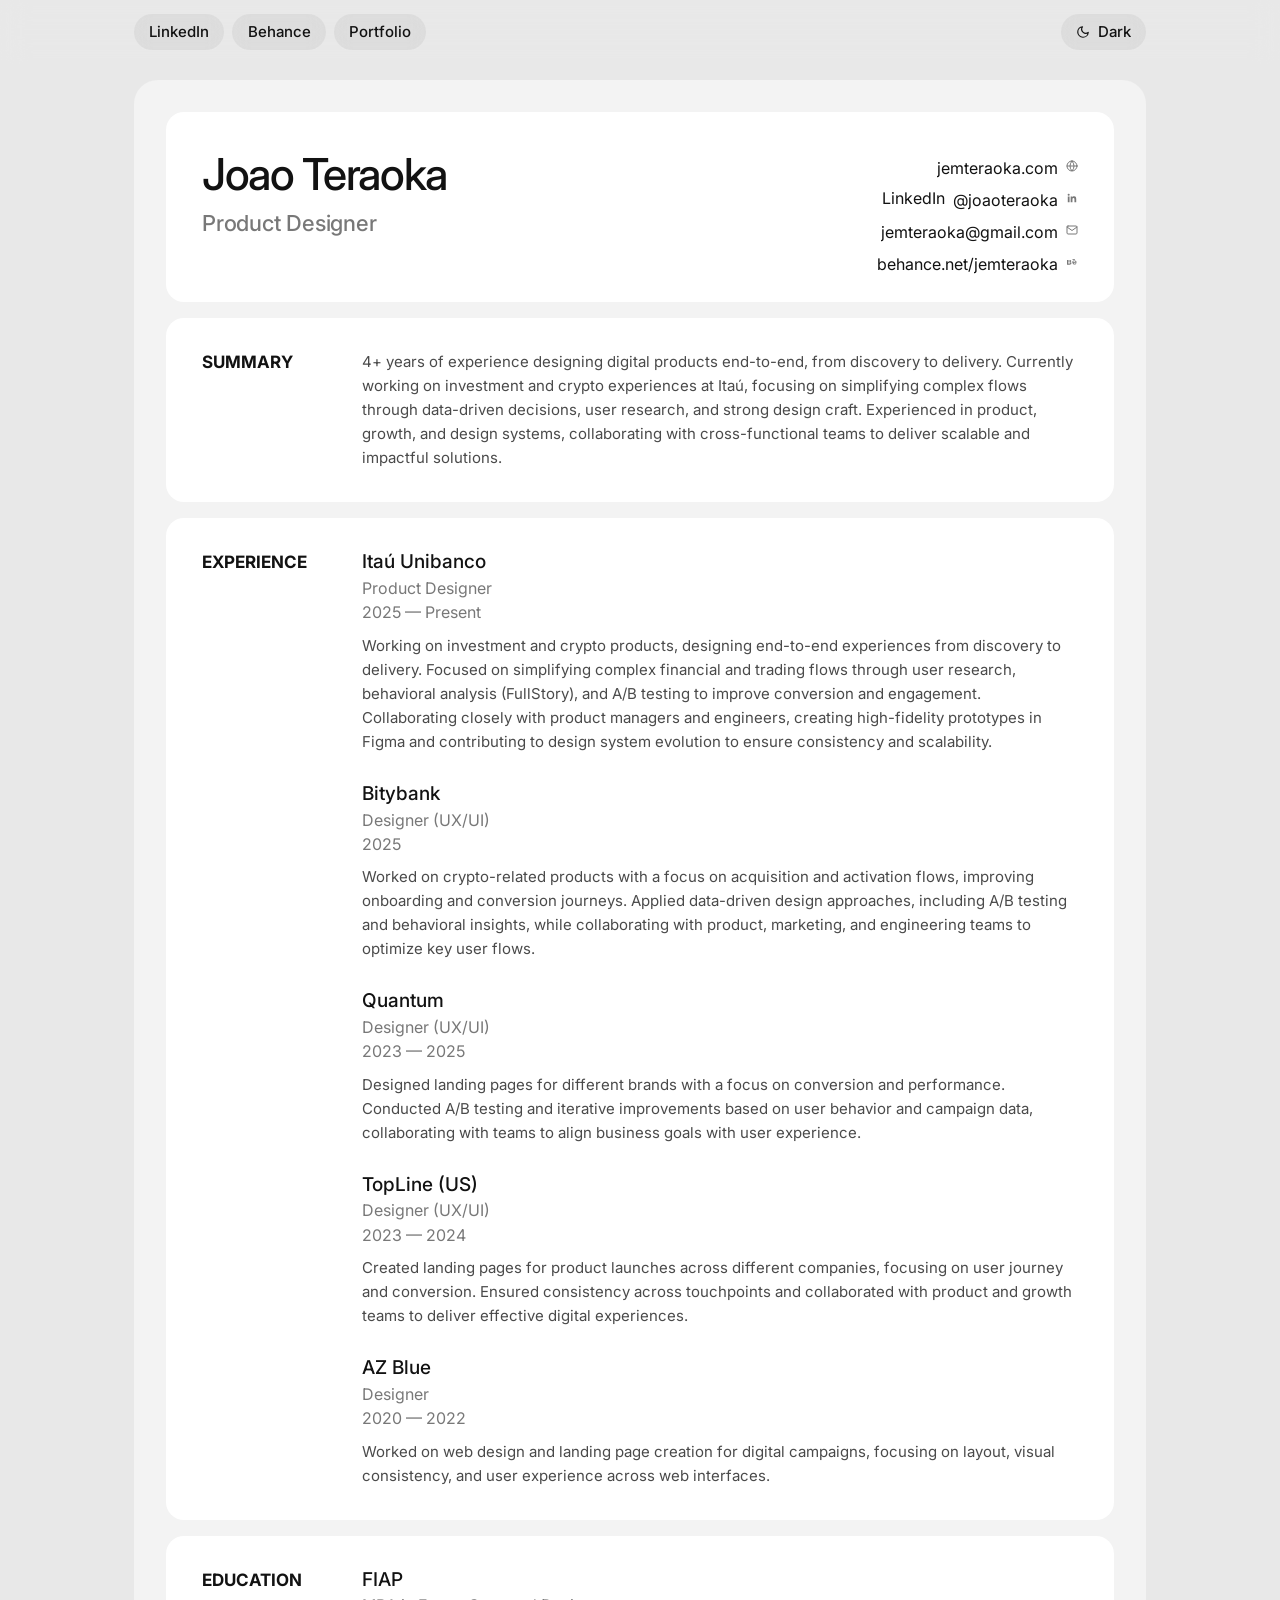
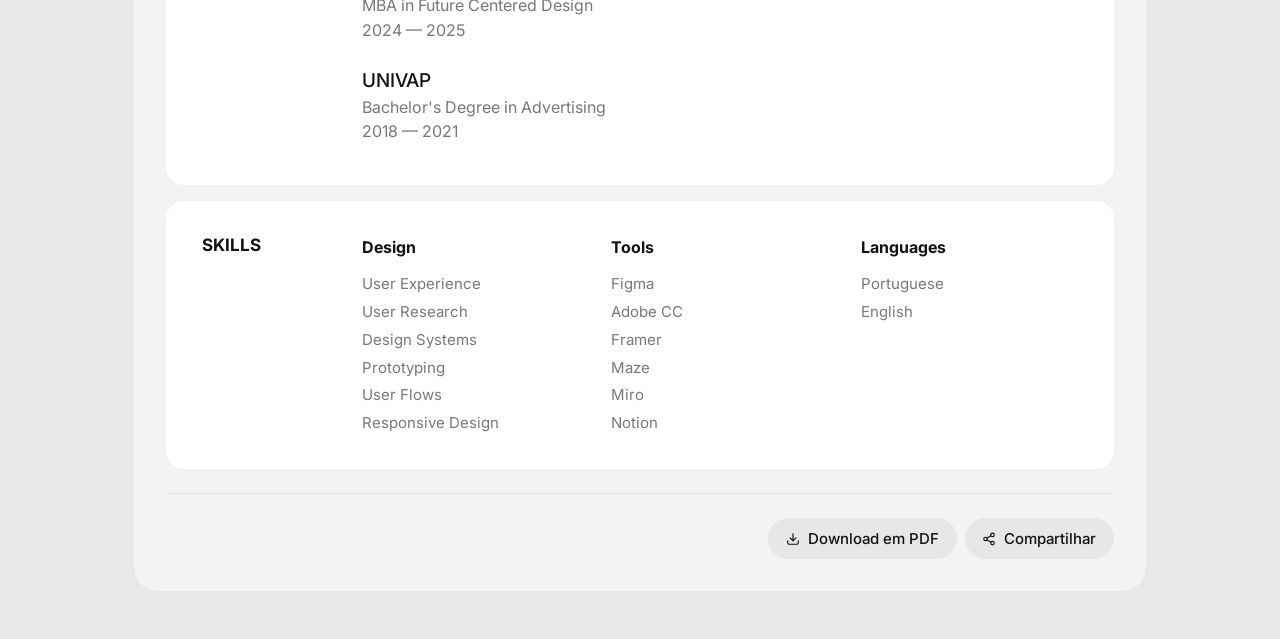
==== resume/index.html @ 268b9a4b "Initial commit — portfolio site (static HTML/CSS/JS) Co-Authored-By: Claude Opus 4.8 (1M context) <n" ====
<!DOCTYPE html>
<html lang="pt-BR">
<head>
    <meta charset="UTF-8">
    <meta name="viewport" content="width=device-width, initial-scale=1.0">
    <title>Resume — Jem Teraoka — Product Designer</title>
    <meta name="description" content="CV de Jem Teraoka, Product Designer com experiência em design systems, UX/UI e produtos digitais.">
    <link rel="icon" type="image/svg+xml" href="../favicon.svg">
    <link rel="icon" type="image/png" sizes="32x32" href="../favicon-32.png">
    <link rel="apple-touch-icon" href="../apple-touch-icon.png">
    <link rel="preconnect" href="https://fonts.googleapis.com">
    <link rel="preconnect" href="https://fonts.gstatic.com" crossorigin>
    <link href="https://fonts.googleapis.com/css2?family=Inter:wght@400;500;700&display=swap" rel="stylesheet">
    <link rel="stylesheet" href="style.css">
</head>
<body>

<div class="app" id="app">

    <!-- Top bar: external links (left) + theme toggle (right) -->
    <header class="topbar">
      <div class="topbar-inner">
        <div class="pill-group" aria-label="Perfis externos">
            <a href="https://linkedin.com/in/joaoteraoka/" target="_blank" rel="noopener" class="pill"><span class="flip-text">LinkedIn</span></a>
            <a href="https://behance.net/jemteraoka" target="_blank" rel="noopener" class="pill"><span class="flip-text">Behance</span></a>
            <a href="/" class="pill"><span class="flip-text">Portfolio</span></a>
        </div>
        <button class="pill theme-toggle" id="themeToggle" aria-label="Trocar tema">
            <svg class="icon-moon" width="14" height="14" viewBox="0 0 24 24" fill="none" stroke="currentColor" stroke-width="2" stroke-linecap="round" stroke-linejoin="round"><path d="M21 12.79A9 9 0 1 1 11.21 3 7 7 0 0 0 21 12.79z"/></svg>
            <svg class="icon-sun" width="14" height="14" viewBox="0 0 24 24" fill="none" stroke="currentColor" stroke-width="2" stroke-linecap="round" stroke-linejoin="round"><circle cx="12" cy="12" r="4"/><path d="M12 2v2M12 20v2M4.93 4.93l1.41 1.41M17.66 17.66l1.41 1.41M2 12h2M20 12h2M4.93 19.07l1.41-1.41M17.66 6.34l1.41-1.41"/></svg>
            <span class="theme-label flip-text">Dark</span>
        </button>
      </div>
    </header>

    <main class="outer-card" id="stack">
    <div class="stack">

        <!-- Hero card -->
        <section class="card hero-card">
        <div class="hero">
            <div class="hero-identity">
                <p class="name-line">Joao Teraoka</p>
                <p class="role">Product Designer</p>
            </div>
            <aside class="hero-contacts">
                <p>
                    <a href="/"><span class="flip-text">jemteraoka.com</span></a>
                    <svg width="12" height="12" viewBox="0 0 24 24" fill="none" stroke="currentColor" stroke-width="2" stroke-linecap="round" stroke-linejoin="round"><circle cx="12" cy="12" r="10"/><line x1="2" y1="12" x2="22" y2="12"/><path d="M12 2a15.3 15.3 0 0 1 4 10 15.3 15.3 0 0 1-4 10 15.3 15.3 0 0 1-4-10 15.3 15.3 0 0 1 4-10z"/></svg>
                </p>
                <p>
                    LinkedIn <a href="https://linkedin.com/in/joaoteraoka/" target="_blank" rel="noopener"><span class="flip-text">@joaoteraoka</span></a>
                    <svg width="12" height="12" viewBox="0 0 24 24" fill="currentColor"><path d="M20.447 20.452h-3.554v-5.569c0-1.328-.027-3.037-1.852-3.037-1.853 0-2.136 1.445-2.136 2.939v5.667H9.351V9h3.414v1.561h.046c.477-.9 1.637-1.85 3.37-1.85 3.601 0 4.267 2.37 4.267 5.455v6.286zM5.337 7.433a2.062 2.062 0 01-2.063-2.065 2.063 2.063 0 112.063 2.065zm1.782 13.019H3.555V9h3.564v11.452z"/></svg>
                </p>
                <p>
                    <a href="mailto:jemteraoka@gmail.com"><span class="flip-text">jemteraoka@gmail.com</span></a>
                    <svg width="12" height="12" viewBox="0 0 24 24" fill="none" stroke="currentColor" stroke-width="2" stroke-linecap="round" stroke-linejoin="round"><path d="M4 4h16c1.1 0 2 .9 2 2v12c0 1.1-.9 2-2 2H4c-1.1 0-2-.9-2-2V6c0-1.1.9-2 2-2z"/><polyline points="22,6 12,13 2,6"/></svg>
                </p>
                <p>
                    <a href="https://behance.net/jemteraoka" target="_blank" rel="noopener"><span class="flip-text">behance.net/jemteraoka</span></a>
                    <svg width="12" height="12" viewBox="0 0 24 24" fill="currentColor"><path d="M7.3 7.8c.5 0 .9 0 1.3.1.4.1.7.2 1 .4.3.2.5.4.6.7.1.3.2.7.2 1.1 0 .5-.1.9-.3 1.2-.2.3-.5.6-.9.8.5.2.9.5 1.2.9.3.4.4.9.4 1.5 0 .5-.1.9-.3 1.3-.2.4-.5.7-.8.9-.3.2-.7.4-1.1.5-.4.1-.9.2-1.3.2H2V7.8h5.3zm-.3 3.4c.4 0 .7-.1 1-.3.3-.2.4-.5.4-.9 0-.2 0-.4-.1-.6-.1-.2-.2-.3-.3-.4-.1-.1-.3-.2-.5-.2-.2 0-.4 0-.6 0H4.3v2.4H7zm.2 3.7c.2 0 .4 0 .6-.1.2 0 .4-.1.5-.2.1-.1.3-.2.3-.4.1-.2.1-.4.1-.6 0-.5-.1-.8-.4-1-.3-.2-.6-.3-1.1-.3H4.3v2.6H7.2zm9.3-3.1c.3 0 .6 0 .9-.1.3-.1.5-.2.7-.4.2-.2.4-.4.5-.7.1-.3.2-.6.2-.9 0-.7-.2-1.3-.5-1.7-.4-.4-.9-.6-1.6-.6-.7 0-1.3.2-1.7.6-.4.4-.7 1-.7 1.7 0 .3.1.6.2.9.1.3.3.5.5.7.2.2.4.3.7.4.3.1.5.1.8.1zm-4.1 1.1c0-.6.1-1.1.3-1.6.2-.5.5-1 .9-1.3.4-.4.8-.7 1.4-.9.5-.2 1.1-.3 1.8-.3.7 0 1.3.1 1.8.3.5.2 1 .5 1.4.9.4.4.7.9.9 1.4.2.5.3 1.2.3 1.9v.4h-5.9c.1.6.3 1 .6 1.3.3.3.8.4 1.4.4.4 0 .8-.1 1.1-.3.3-.2.5-.4.6-.6h1.9c-.3.9-.7 1.6-1.3 2-.6.4-1.3.6-2.3.6-.7 0-1.3-.1-1.8-.3-.5-.2-1-.5-1.4-.9-.4-.4-.7-.9-.9-1.4-.2-.5-.3-1.1-.3-1.6zm5-5.3h-4.5V5.9h4.5v1.7z"/></svg>
                </p>
            </aside>
        </div>
        </section>

        <!-- Summary card -->
        <section class="card">
        <div class="row">
            <p class="row-label">Summary</p>
            <div class="row-content">
                <p id="summary-text">4+ years of experience designing digital products end-to-end, from discovery to delivery. Currently working on investment and crypto experiences at Itaú, focusing on simplifying complex flows through data-driven decisions, user research, and strong design craft. Experienced in product, growth, and design systems, collaborating with cross-functional teams to deliver scalable and impactful solutions.</p>
            </div>
        </div>
        </section>

        <!-- Experience card -->
        <section class="card">
        <div class="row">
            <p class="row-label">Experience</p>
            <div class="row-content">

                <article class="job">
                    <div class="job-logo"><img src="../assets/ico-itau.png" alt="Itaú"></div>
                    <div class="job-body">
                        <div class="job-head">
                            <p class="job-company">Itaú Unibanco</p>
                            <p class="job-role">Product Designer</p>
                            <p class="job-dates">2025 — Present</p>
                        </div>
                        <p class="job-desc">Working on investment and crypto products, designing end-to-end experiences from discovery to delivery. Focused on simplifying complex financial and trading flows through user research, behavioral analysis (FullStory), and A/B testing to improve conversion and engagement. Collaborating closely with product managers and engineers, creating high-fidelity prototypes in Figma and contributing to design system evolution to ensure consistency and scalability.</p>
                    </div>
                </article>

                <article class="job">
                    <div class="job-logo"><img src="../assets/ico-bitybank.png" alt="Bitybank"></div>
                    <div class="job-body">
                        <div class="job-head">
                            <p class="job-company">Bitybank</p>
                            <p class="job-role">Designer (UX/UI)</p>
                            <p class="job-dates">2025</p>
                        </div>
                        <p class="job-desc">Worked on crypto-related products with a focus on acquisition and activation flows, improving onboarding and conversion journeys. Applied data-driven design approaches, including A/B testing and behavioral insights, while collaborating with product, marketing, and engineering teams to optimize key user flows.</p>
                    </div>
                </article>

                <article class="job">
                    <div class="job-logo"><img src="../assets/ico-quantum.png" alt="Quantum"></div>
                    <div class="job-body">
                        <div class="job-head">
                            <p class="job-company">Quantum</p>
                            <p class="job-role">Designer (UX/UI)</p>
                            <p class="job-dates">2023 — 2025</p>
                        </div>
                        <p class="job-desc">Designed landing pages for different brands with a focus on conversion and performance. Conducted A/B testing and iterative improvements based on user behavior and campaign data, collaborating with teams to align business goals with user experience.</p>
                    </div>
                </article>

                <article class="job">
                    <div class="job-logo"><img src="../assets/ico-topline.png" alt="Topline US"></div>
                    <div class="job-body">
                        <div class="job-head">
                            <p class="job-company">TopLine (US)</p>
                            <p class="job-role">Designer (UX/UI)</p>
                            <p class="job-dates">2023 — 2024</p>
                        </div>
                        <p class="job-desc">Created landing pages for product launches across different companies, focusing on user journey and conversion. Ensured consistency across touchpoints and collaborated with product and growth teams to deliver effective digital experiences.</p>
                    </div>
                </article>

                <article class="job">
                    <div class="job-logo"><img src="../assets/ico-azblue.png" alt="AZ Blue"></div>
                    <div class="job-body">
                        <div class="job-head">
                            <p class="job-company">AZ Blue</p>
                            <p class="job-role">Designer</p>
                            <p class="job-dates">2020 — 2022</p>
                        </div>
                        <p class="job-desc">Worked on web design and landing page creation for digital campaigns, focusing on layout, visual consistency, and user experience across web interfaces.</p>
                    </div>
                </article>

            </div>
        </div>
        </section>

        <!-- Education card -->
        <section class="card">
        <div class="row">
            <p class="row-label">Education</p>
            <div class="row-content">

                <article class="job">
                    <div class="job-logo"><img src="../assets/ico-fiap.png" alt="FIAP"></div>
                    <div class="job-body">
                        <div class="job-head">
                            <p class="job-company">FIAP</p>
                            <p class="job-role">MBA in Future Centered Design</p>
                            <p class="job-dates">2024 — 2025</p>
                        </div>
                    </div>
                </article>

                <article class="job">
                    <div class="job-logo"><img src="../assets/ico-univap.png" alt="UNIVAP"></div>
                    <div class="job-body">
                        <div class="job-head">
                            <p class="job-company">UNIVAP</p>
                            <p class="job-role">Bachelor's Degree in Advertising</p>
                            <p class="job-dates">2018 — 2021</p>
                        </div>
                    </div>
                </article>

            </div>
        </div>
        </section>

        <!-- Skills card -->
        <section class="card">
        <div class="row">
            <p class="row-label">Skills</p>
            <div class="row-content skills-grid">
                <div class="skill-col">
                    <p class="skill-head">Design</p>
                    <p>User Experience</p>
                    <p>User Research</p>
                    <p>Design Systems</p>
                    <p>Prototyping</p>
                    <p>User Flows</p>
                    <p>Responsive Design</p>
                </div>
                <div class="skill-col">
                    <p class="skill-head">Tools</p>
                    <p>Figma</p>
                    <p>Adobe CC</p>
                    <p>Framer</p>
                    <p>Maze</p>
                    <p>Miro</p>
                    <p>Notion</p>
                </div>
                <div class="skill-col">
                    <p class="skill-head">Languages</p>
                    <p>Portuguese</p>
                    <p>English</p>
                </div>
            </div>
        </div>
        </section>

        </div>
        <!-- Actions -->
        <div class="actions">
            <a class="action-btn" id="downloadBtn" href="#" download>
                <svg width="14" height="14" viewBox="0 0 24 24" fill="none" stroke="currentColor" stroke-width="2" stroke-linecap="round" stroke-linejoin="round"><path d="M21 15v4a2 2 0 0 1-2 2H5a2 2 0 0 1-2-2v-4"/><polyline points="7 10 12 15 17 10"/><line x1="12" y1="15" x2="12" y2="3"/></svg>
                <span class="flip-text">Download em PDF</span>
            </a>
            <button class="action-btn" id="shareBtn">
                <svg width="14" height="14" viewBox="0 0 24 24" fill="none" stroke="currentColor" stroke-width="2" stroke-linecap="round" stroke-linejoin="round"><circle cx="18" cy="5" r="3"/><circle cx="6" cy="12" r="3"/><circle cx="18" cy="19" r="3"/><line x1="8.59" y1="13.51" x2="15.42" y2="17.49"/><line x1="15.41" y1="6.51" x2="8.59" y2="10.49"/></svg>
                <span class="flip-text">Compartilhar</span>
            </button>
        </div>

    </main>

</div>

<script src="app.js"></script>
</body>
</html>
---- resume/style.css ----
/* ═══════════════════════════════════════════════════════════
   Jem Teraoka — Resume
   Inspired by julioferracini.vercel.app
═══════════════════════════════════════════════════════════ */

:root {
    --bg-outer: #e8e8e8;
    --bg-outer-card: #f3f3f3;
    --bg-card: #ffffff;
    --text: #121212;
    --text-soft: #4a4a4a;
    --text-muted: #787878;
    --text-faded: #c4c4c4;
    --border: rgba(18, 18, 18, 0.08);
    --pill-bg: rgba(18, 18, 18, 0.05);
    --pill-bg-hover: rgba(18, 18, 18, 0.10);
    --logo-bg: #f1f1f1;
    --shadow-card: 0 1px 2px rgba(0, 0, 0, 0.04);
    --ease: cubic-bezier(0.4, 0, 0.2, 1);
}

html[data-theme="dark"] {
    --bg-outer: #0a0a0a;
    --bg-outer-card: #1a1a1a;
    --bg-card: #272727;
    --text: #f1f1ef;
    --text-soft: #dcdcda;
    --text-muted: #8a8a8a;
    --text-faded: #3a3a3a;
    --border: rgba(241, 241, 239, 0.08);
    --pill-bg: rgba(241, 241, 239, 0.10);
    --pill-bg-hover: rgba(241, 241, 239, 0.20);
    --logo-bg: #1a1a1a;
    --shadow-card: 0 1px 2px rgba(0, 0, 0, 0.40);
}

* { box-sizing: border-box; margin: 0; padding: 0; }

html, body {
    background: var(--bg-outer);
    color: var(--text);
    font-family: 'Inter', -apple-system, BlinkMacSystemFont, sans-serif;
    font-size: 16px;
    line-height: 1.5;
    -webkit-font-smoothing: antialiased;
    -moz-osx-font-smoothing: grayscale;
    transition: background-color 0.5s var(--ease), color 0.5s var(--ease);
}

img { max-width: 100%; display: block; }

/* ─── Split-flap (letreiro de aeroporto) ─── */
.flip-text {
    display: inline-block;
    vertical-align: baseline;
    line-height: 1.25;
    white-space: nowrap;
}
.flip-char {
    display: inline-block;
    overflow: hidden;
    position: relative;
    height: 1.25em;
    line-height: 1.25em;
    vertical-align: middle;
}
.flip-char > span {
    display: block;
    transition: transform 0.35s cubic-bezier(0.76, 0, 0.24, 1);
}
.flip-char > span:nth-child(2) { position: absolute; left: 0; top: 100%; }
a:hover .flip-text .flip-char > span,
button:hover .flip-text .flip-char > span,
.flip-text:hover .flip-char > span { transform: translateY(-100%); }
.flip-space { display: inline-block; width: 0.28em; }

/* ─── App shell ─── */
.app {
    min-height: 100vh;
    padding: 5rem 1.5rem 3rem;
    display: flex;
    flex-direction: column;
    align-items: stretch;
    max-width: 1060px;
    margin: 0 auto;
    transition: background-color 0.5s var(--ease);
}

/* ─── Top bar (fixed) ─── */
.topbar {
    position: fixed;
    top: 0;
    left: 0;
    right: 0;
    z-index: 100;
    padding: 0.85rem 1.5rem;
    background: rgba(232, 232, 232, 0.75);
    backdrop-filter: blur(14px) saturate(1.4);
    -webkit-backdrop-filter: blur(14px) saturate(1.4);
    transition: background-color 0.5s var(--ease);
}

html[data-theme="dark"] .topbar {
    background: rgba(10, 10, 10, 0.75);
}

.topbar-inner {
    max-width: 1060px;
    margin: 0 auto;
    padding: 0 1.5rem;
    display: flex;
    justify-content: space-between;
    align-items: center;
    gap: 0.5rem;
    flex-wrap: wrap;
}

.pill-group {
    display: flex;
    gap: 8px;
}

.pill {
    display: inline-flex;
    align-items: center;
    gap: 0.5rem;
    padding: 0.55rem 0.95rem;
    border-radius: 9999px;
    background: var(--pill-bg);
    color: var(--text);
    font-size: 0.9375rem;
    font-weight: 500;
    text-decoration: none;
    border: none;
    cursor: pointer;
    transition: background-color 0.25s var(--ease), color 0.25s var(--ease);
    font-family: inherit;
    backdrop-filter: blur(8px);
}

.pill:hover { background: var(--pill-bg-hover); }

.theme-toggle .icon-sun { display: none; }
html[data-theme="dark"] .theme-toggle .icon-moon { display: none; }
html[data-theme="dark"] .theme-toggle .icon-sun { display: inline-block; }

/* ─── Outer card (wraps everything) ─── */
.outer-card {
    background: var(--bg-outer-card);
    border-radius: 24px;
    padding: 32px;
    box-shadow: none;
    border: none;
    transition: background-color 0.5s var(--ease);
}

/* ─── Stack of inner cards ─── */
.stack {
    display: flex;
    flex-direction: column;
    gap: 1rem;
}

/* ─── Inner card (summary / experience / etc.) ─── */
.card {
    background: var(--bg-card);
    border-radius: 18px;
    padding: 2rem 2.25rem;
    transition: background-color 0.5s var(--ease);
    position: relative;
}

.hero-card {
    padding: 2.25rem 2.25rem 1.75rem;
}

/* ─── Hero ─── */
.hero {
    display: grid;
    grid-template-columns: 1fr auto;
    gap: 2rem 3rem;
    align-items: start;
}

.hero-identity .name-line {
    font-size: 2.75rem;
    font-weight: 500;
    line-height: 1.2;
    letter-spacing: -0.03em;
    color: var(--text);
    margin-bottom: 0.4rem;
}

.hero-identity .role {
    font-size: 1.375rem;
    font-weight: 500;
    color: var(--text-muted);
    letter-spacing: -0.01em;
}

.hero-contacts {
    text-align: right;
    padding-top: 0.4rem;
    display: flex;
    flex-direction: column;
    gap: 0.5rem;
}

.hero-contacts p {
    display: inline-flex;
    justify-content: flex-end;
    align-items: center;
    gap: 0.5rem;
    font-size: 1rem;
    color: var(--text);
}

.hero-contacts a {
    color: var(--text);
    text-decoration: underline;
    text-decoration-color: var(--text-faded);
    text-underline-offset: 3px;
    transition: text-decoration-color 0.2s var(--ease);
}

.hero-contacts a:hover { text-decoration-color: var(--text); }

.hero-contacts svg {
    color: var(--text-muted);
    flex-shrink: 0;
}

/* ─── Rows inside cards (summary, experience, etc.) ─── */
.row {
    display: grid;
    grid-template-columns: 140px 1fr;
    gap: 0.75rem 1.25rem;
    align-items: start;
}

.row-label {
    font-size: 1.0625rem;
    font-weight: 700;
    text-transform: uppercase;
    letter-spacing: 0;
    color: var(--text);
}

.row-content p {
    font-size: 0.9375rem;
    line-height: 1.6;
    color: var(--text-soft);
}

/* ─── Job/Education block (no logos) ─── */
.job {
    display: block;
    margin-bottom: 1.75rem;
}

.job:last-child { margin-bottom: 0; }

.job-logo { display: none; }

.job-body { min-width: 0; }

.job-head {
    display: flex;
    flex-direction: column;
    gap: 0.125rem;
    margin-bottom: 0.625rem;
}

.job-company {
    font-size: 1.1875rem !important;
    font-weight: 500;
    color: var(--text) !important;
    line-height: 1.3 !important;
}

.job-role {
    font-size: 1rem !important;
    color: var(--text-muted) !important;
    line-height: 1.4 !important;
}

.job-dates {
    font-size: 1rem !important;
    color: var(--text-muted) !important;
    line-height: 1.4 !important;
}

.job-desc {
    font-size: 0.9375rem !important;
    line-height: 1.6 !important;
    color: var(--text-soft) !important;
}

/* ─── Skills ─── */
.skills-grid {
    display: grid !important;
    grid-template-columns: repeat(3, 1fr);
    gap: 2rem;
}

.skill-col p {
    font-size: 0.9375rem;
    line-height: 1.85;
    color: var(--text-muted);
}

.skill-col .skill-head {
    font-weight: 700;
    margin-bottom: 0.5rem;
    color: var(--text);
    font-size: 1rem;
}

/* ─── Actions ─── */
.actions {
    display: flex;
    gap: 0.5rem;
    justify-content: flex-end;
    margin-top: 1.5rem;
    padding-top: 1.5rem;
    border-top: 1px solid var(--border);
}

.action-btn {
    display: inline-flex;
    align-items: center;
    gap: 0.5rem;
    padding: 0.7rem 1.1rem;
    border-radius: 9999px;
    background: var(--pill-bg);
    color: var(--text);
    font-size: 0.9375rem;
    font-weight: 500;
    text-decoration: none;
    border: none;
    cursor: pointer;
    font-family: inherit;
    transition: background-color 0.25s var(--ease);
}

.action-btn:hover { background: var(--pill-bg-hover); }

/* ─── Responsive ─── */
@media (max-width: 900px) {
    .row {
        grid-template-columns: 1fr;
        gap: 0.75rem;
    }
    .row-label { margin-bottom: 0.25rem; }
}

@media (max-width: 720px) {
    .app { padding: 1rem 1rem 2rem; }

    .card { padding: 2rem 1.5rem 1.75rem; border-radius: 20px; }

    .hero {
        grid-template-columns: 1fr;
        gap: 1rem;
    }

    .hero-identity .name-line { font-size: 2rem; line-height: 1.2; }
    .hero-identity .role { font-size: 1.125rem; }

    .hero-contacts {
        text-align: left;
        padding-top: 0.75rem;
    }

    .hero-contacts p {
        justify-content: flex-start;
    }

    .divider { margin: 1.75rem 0 1.5rem; }

    .skills-grid { grid-template-columns: 1fr; gap: 1.25rem; }

    .actions { flex-direction: column; align-items: stretch; }
    .action-btn { justify-content: center; }
}

/* ─── Print ─── */
@media print {
    html, body { background: #fff; }
    .topbar, .actions { display: none; }
    .card { box-shadow: none; padding: 1rem; border-radius: 0; }
    .app { padding: 0; max-width: none; }
    .job-logo img { filter: grayscale(1); }
}

/* ─── Subtle entrance ─── */
@keyframes fadeUp {
    from { opacity: 0; transform: translateY(8px); }
    to { opacity: 1; transform: translateY(0); }
}

.card, .topbar {
    animation: fadeUp 0.6s var(--ease) both;
}

.topbar { animation-delay: 0.05s; }
.card { animation-delay: 0.12s; }
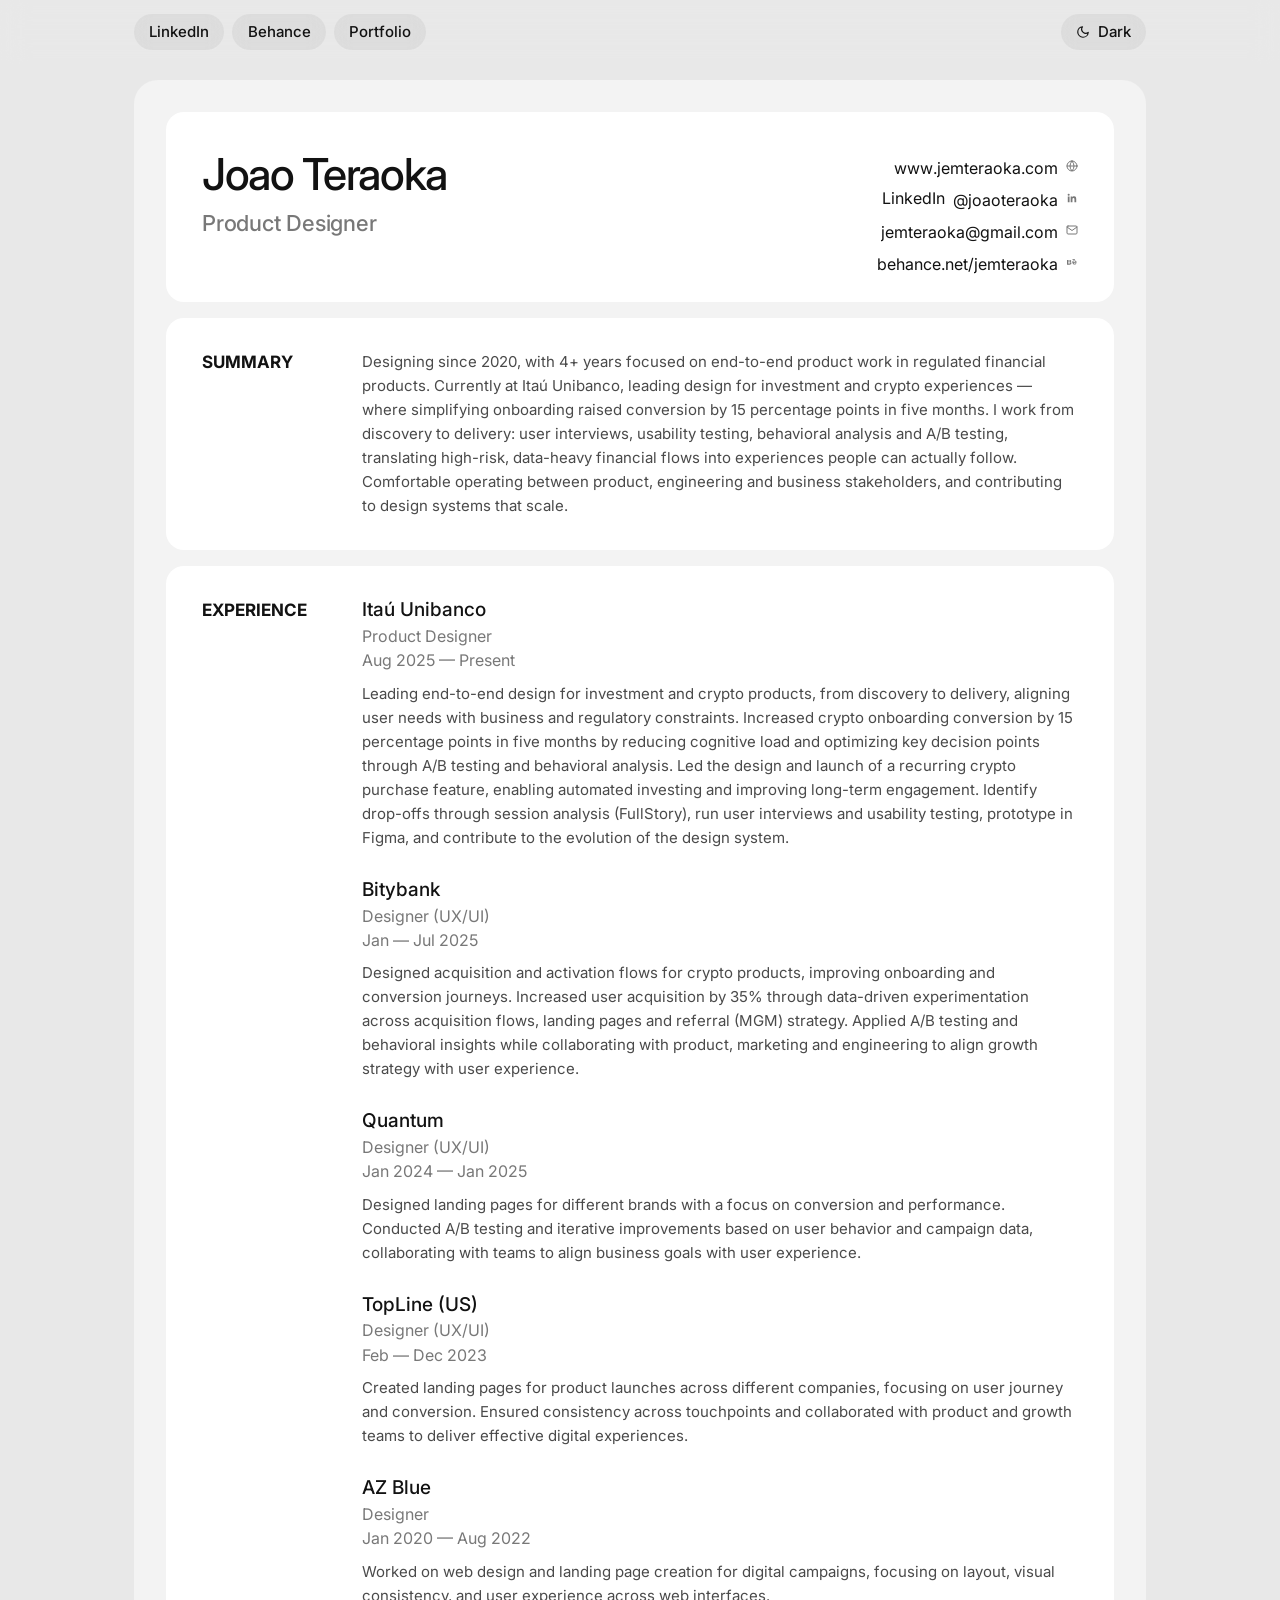
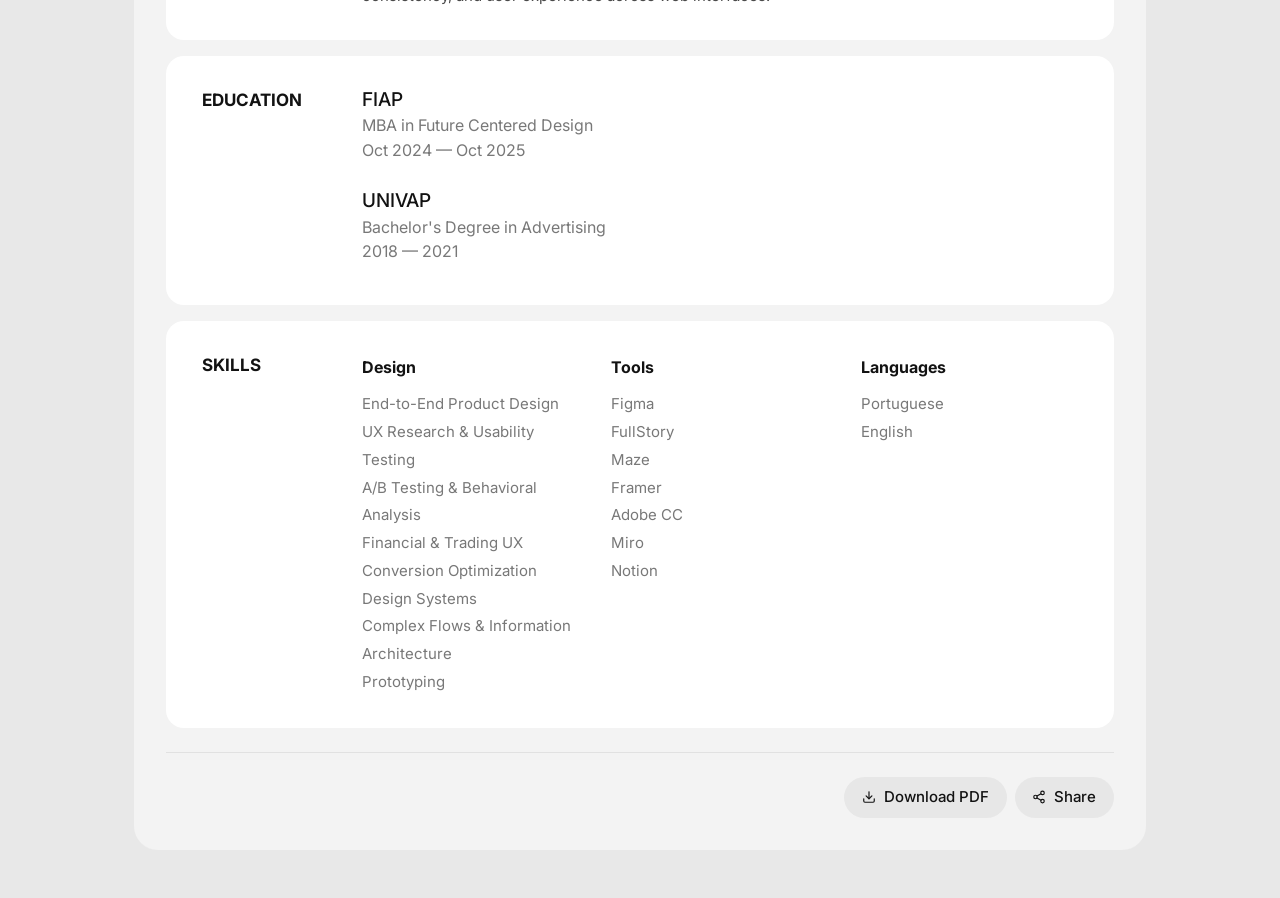
==== commit fa6200ad: "resume: lead with fintech, fix dates, ship a PDF that matches the page Reworked for senior product d" ====
--- a/resume/index.html
+++ b/resume/index.html
@@ -1,10 +1,10 @@
 <!DOCTYPE html>
-<html lang="pt-BR">
+<html lang="en">
 <head>
     <meta charset="UTF-8">
     <meta name="viewport" content="width=device-width, initial-scale=1.0">
     <title>Resume — Jem Teraoka — Product Designer</title>
-    <meta name="description" content="CV de Jem Teraoka, Product Designer com experiência em design systems, UX/UI e produtos digitais.">
+    <meta name="description" content="Resume of Joao Teraoka, Product Designer working on investment, crypto and regulated financial products at Itaú.">
     <link rel="icon" type="image/svg+xml" href="../favicon.svg">
     <link rel="icon" type="image/png" sizes="32x32" href="../favicon-32.png">
     <link rel="apple-touch-icon" href="../apple-touch-icon.png">
@@ -20,12 +20,12 @@
     <!-- Top bar: external links (left) + theme toggle (right) -->
     <header class="topbar">
       <div class="topbar-inner">
-        <div class="pill-group" aria-label="Perfis externos">
+        <div class="pill-group" aria-label="External profiles">
             <a href="https://linkedin.com/in/joaoteraoka/" target="_blank" rel="noopener" class="pill"><span class="flip-text">LinkedIn</span></a>
             <a href="https://behance.net/jemteraoka" target="_blank" rel="noopener" class="pill"><span class="flip-text">Behance</span></a>
             <a href="/" class="pill"><span class="flip-text">Portfolio</span></a>
         </div>
-        <button class="pill theme-toggle" id="themeToggle" aria-label="Trocar tema">
+        <button class="pill theme-toggle" id="themeToggle" aria-label="Toggle theme">
             <svg class="icon-moon" width="14" height="14" viewBox="0 0 24 24" fill="none" stroke="currentColor" stroke-width="2" stroke-linecap="round" stroke-linejoin="round"><path d="M21 12.79A9 9 0 1 1 11.21 3 7 7 0 0 0 21 12.79z"/></svg>
             <svg class="icon-sun" width="14" height="14" viewBox="0 0 24 24" fill="none" stroke="currentColor" stroke-width="2" stroke-linecap="round" stroke-linejoin="round"><circle cx="12" cy="12" r="4"/><path d="M12 2v2M12 20v2M4.93 4.93l1.41 1.41M17.66 17.66l1.41 1.41M2 12h2M20 12h2M4.93 19.07l1.41-1.41M17.66 6.34l1.41-1.41"/></svg>
             <span class="theme-label flip-text">Dark</span>
@@ -45,7 +45,7 @@
             </div>
             <aside class="hero-contacts">
                 <p>
-                    <a href="/"><span class="flip-text">jemteraoka.com</span></a>
+                    <a href="/"><span class="flip-text">www.jemteraoka.com</span></a>
                     <svg width="12" height="12" viewBox="0 0 24 24" fill="none" stroke="currentColor" stroke-width="2" stroke-linecap="round" stroke-linejoin="round"><circle cx="12" cy="12" r="10"/><line x1="2" y1="12" x2="22" y2="12"/><path d="M12 2a15.3 15.3 0 0 1 4 10 15.3 15.3 0 0 1-4 10 15.3 15.3 0 0 1-4-10 15.3 15.3 0 0 1 4-10z"/></svg>
                 </p>
                 <p>
@@ -69,7 +69,7 @@
         <div class="row">
             <p class="row-label">Summary</p>
             <div class="row-content">
-                <p id="summary-text">4+ years of experience designing digital products end-to-end, from discovery to delivery. Currently working on investment and crypto experiences at Itaú, focusing on simplifying complex flows through data-driven decisions, user research, and strong design craft. Experienced in product, growth, and design systems, collaborating with cross-functional teams to deliver scalable and impactful solutions.</p>
+                <p id="summary-text">Designing since 2020, with 4+ years focused on end-to-end product work in regulated financial products. Currently at Itaú Unibanco, leading design for investment and crypto experiences — where simplifying onboarding raised conversion by 15 percentage points in five months. I work from discovery to delivery: user interviews, usability testing, behavioral analysis and A/B testing, translating high-risk, data-heavy financial flows into experiences people can actually follow. Comfortable operating between product, engineering and business stakeholders, and contributing to design systems that scale.</p>
             </div>
         </div>
         </section>
@@ -86,9 +86,9 @@
                         <div class="job-head">
                             <p class="job-company">Itaú Unibanco</p>
                             <p class="job-role">Product Designer</p>
-                            <p class="job-dates">2025 — Present</p>
-                        </div>
-                        <p class="job-desc">Working on investment and crypto products, designing end-to-end experiences from discovery to delivery. Focused on simplifying complex financial and trading flows through user research, behavioral analysis (FullStory), and A/B testing to improve conversion and engagement. Collaborating closely with product managers and engineers, creating high-fidelity prototypes in Figma and contributing to design system evolution to ensure consistency and scalability.</p>
+                            <p class="job-dates">Aug 2025 — Present</p>
+                        </div>
+                        <p class="job-desc">Leading end-to-end design for investment and crypto products, from discovery to delivery, aligning user needs with business and regulatory constraints. Increased crypto onboarding conversion by 15 percentage points in five months by reducing cognitive load and optimizing key decision points through A/B testing and behavioral analysis. Led the design and launch of a recurring crypto purchase feature, enabling automated investing and improving long-term engagement. Identify drop-offs through session analysis (FullStory), run user interviews and usability testing, prototype in Figma, and contribute to the evolution of the design system.</p>
                     </div>
                 </article>
 
@@ -98,9 +98,9 @@
                         <div class="job-head">
                             <p class="job-company">Bitybank</p>
                             <p class="job-role">Designer (UX/UI)</p>
-                            <p class="job-dates">2025</p>
-                        </div>
-                        <p class="job-desc">Worked on crypto-related products with a focus on acquisition and activation flows, improving onboarding and conversion journeys. Applied data-driven design approaches, including A/B testing and behavioral insights, while collaborating with product, marketing, and engineering teams to optimize key user flows.</p>
+                            <p class="job-dates">Jan — Jul 2025</p>
+                        </div>
+                        <p class="job-desc">Designed acquisition and activation flows for crypto products, improving onboarding and conversion journeys. Increased user acquisition by 35% through data-driven experimentation across acquisition flows, landing pages and referral (MGM) strategy. Applied A/B testing and behavioral insights while collaborating with product, marketing and engineering to align growth strategy with user experience.</p>
                     </div>
                 </article>
 
@@ -110,7 +110,7 @@
                         <div class="job-head">
                             <p class="job-company">Quantum</p>
                             <p class="job-role">Designer (UX/UI)</p>
-                            <p class="job-dates">2023 — 2025</p>
+                            <p class="job-dates">Jan 2024 — Jan 2025</p>
                         </div>
                         <p class="job-desc">Designed landing pages for different brands with a focus on conversion and performance. Conducted A/B testing and iterative improvements based on user behavior and campaign data, collaborating with teams to align business goals with user experience.</p>
                     </div>
@@ -122,7 +122,7 @@
                         <div class="job-head">
                             <p class="job-company">TopLine (US)</p>
                             <p class="job-role">Designer (UX/UI)</p>
-                            <p class="job-dates">2023 — 2024</p>
+                            <p class="job-dates">Feb — Dec 2023</p>
                         </div>
                         <p class="job-desc">Created landing pages for product launches across different companies, focusing on user journey and conversion. Ensured consistency across touchpoints and collaborated with product and growth teams to deliver effective digital experiences.</p>
                     </div>
@@ -134,7 +134,7 @@
                         <div class="job-head">
                             <p class="job-company">AZ Blue</p>
                             <p class="job-role">Designer</p>
-                            <p class="job-dates">2020 — 2022</p>
+                            <p class="job-dates">Jan 2020 — Aug 2022</p>
                         </div>
                         <p class="job-desc">Worked on web design and landing page creation for digital campaigns, focusing on layout, visual consistency, and user experience across web interfaces.</p>
                     </div>
@@ -156,7 +156,7 @@
                         <div class="job-head">
                             <p class="job-company">FIAP</p>
                             <p class="job-role">MBA in Future Centered Design</p>
-                            <p class="job-dates">2024 — 2025</p>
+                            <p class="job-dates">Oct 2024 — Oct 2025</p>
                         </div>
                     </div>
                 </article>
@@ -183,19 +183,22 @@
             <div class="row-content skills-grid">
                 <div class="skill-col">
                     <p class="skill-head">Design</p>
-                    <p>User Experience</p>
-                    <p>User Research</p>
+                    <p>End-to-End Product Design</p>
+                    <p>UX Research &amp; Usability Testing</p>
+                    <p>A/B Testing &amp; Behavioral Analysis</p>
+                    <p>Financial &amp; Trading UX</p>
+                    <p>Conversion Optimization</p>
                     <p>Design Systems</p>
+                    <p>Complex Flows &amp; Information Architecture</p>
                     <p>Prototyping</p>
-                    <p>User Flows</p>
-                    <p>Responsive Design</p>
                 </div>
                 <div class="skill-col">
                     <p class="skill-head">Tools</p>
                     <p>Figma</p>
+                    <p>FullStory</p>
+                    <p>Maze</p>
+                    <p>Framer</p>
                     <p>Adobe CC</p>
-                    <p>Framer</p>
-                    <p>Maze</p>
                     <p>Miro</p>
                     <p>Notion</p>
                 </div>
@@ -213,11 +216,11 @@
         <div class="actions">
             <a class="action-btn" id="downloadBtn" href="#" download>
                 <svg width="14" height="14" viewBox="0 0 24 24" fill="none" stroke="currentColor" stroke-width="2" stroke-linecap="round" stroke-linejoin="round"><path d="M21 15v4a2 2 0 0 1-2 2H5a2 2 0 0 1-2-2v-4"/><polyline points="7 10 12 15 17 10"/><line x1="12" y1="15" x2="12" y2="3"/></svg>
-                <span class="flip-text">Download em PDF</span>
+                <span class="flip-text">Download PDF</span>
             </a>
             <button class="action-btn" id="shareBtn">
                 <svg width="14" height="14" viewBox="0 0 24 24" fill="none" stroke="currentColor" stroke-width="2" stroke-linecap="round" stroke-linejoin="round"><circle cx="18" cy="5" r="3"/><circle cx="6" cy="12" r="3"/><circle cx="18" cy="19" r="3"/><line x1="8.59" y1="13.51" x2="15.42" y2="17.49"/><line x1="15.41" y1="6.51" x2="8.59" y2="10.49"/></svg>
-                <span class="flip-text">Compartilhar</span>
+                <span class="flip-text">Share</span>
             </button>
         </div>
 
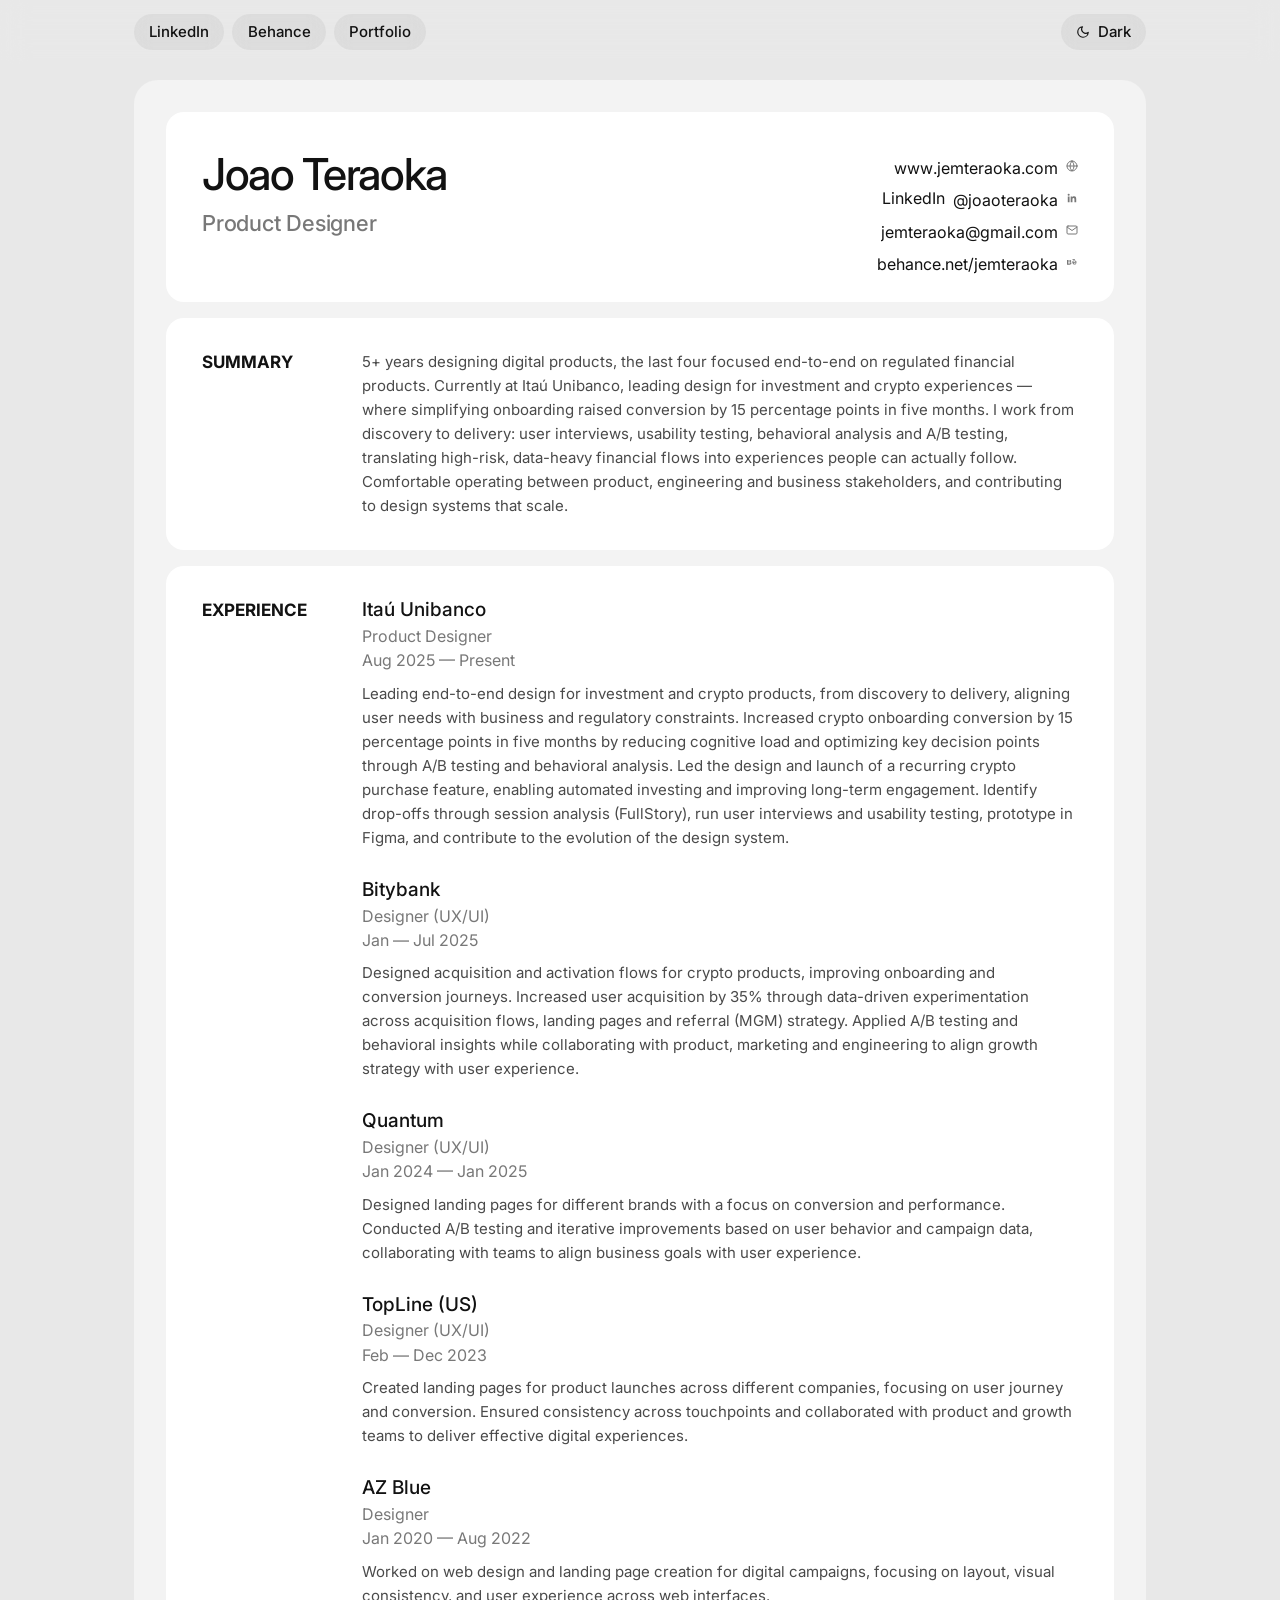
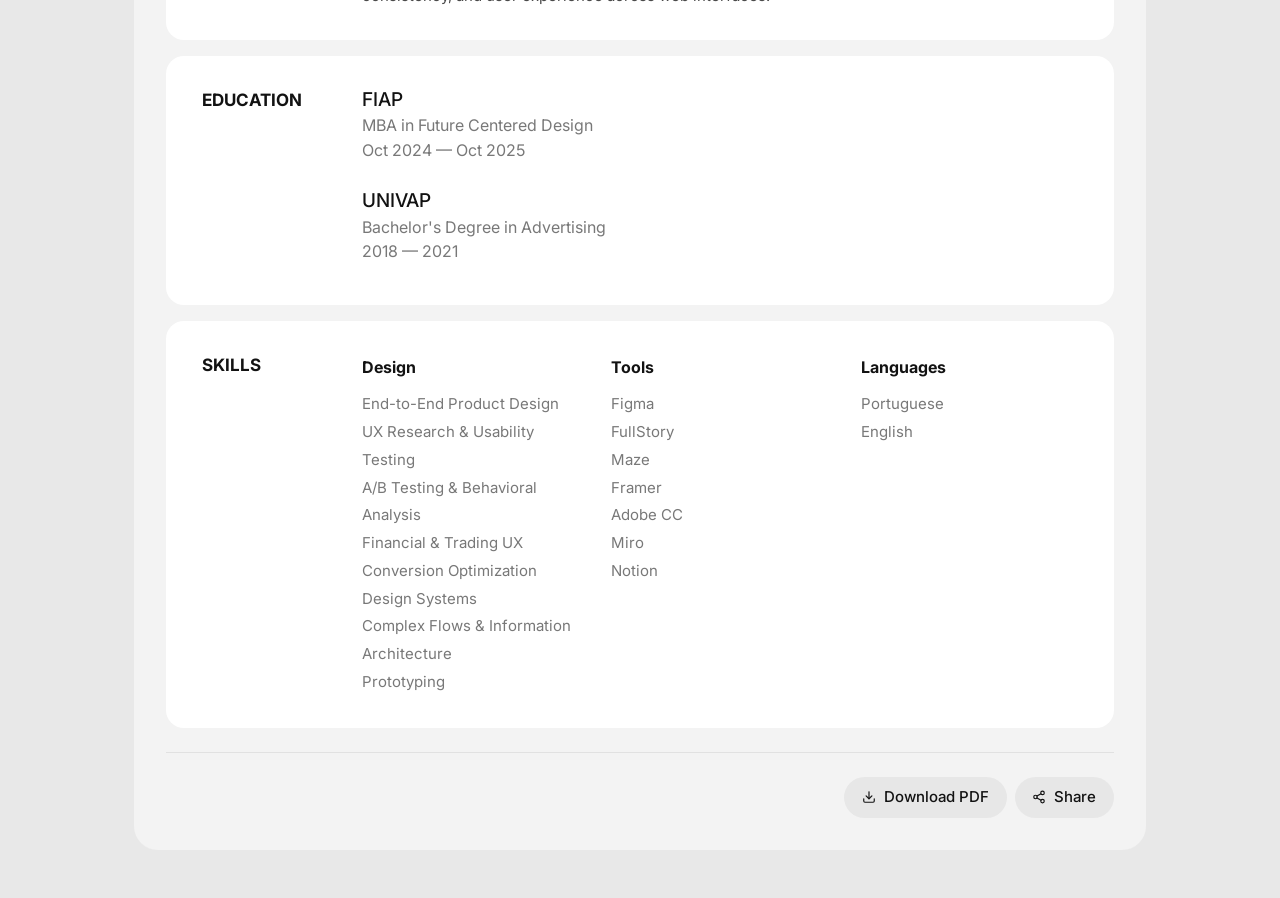
==== commit 33688068: "resume: lead the summary with 5+ years Counts the design career from AZ Blue in Jan 2020, which the " ====
--- a/resume/index.html
+++ b/resume/index.html
@@ -69,7 +69,7 @@
         <div class="row">
             <p class="row-label">Summary</p>
             <div class="row-content">
-                <p id="summary-text">Designing since 2020, with 4+ years focused on end-to-end product work in regulated financial products. Currently at Itaú Unibanco, leading design for investment and crypto experiences — where simplifying onboarding raised conversion by 15 percentage points in five months. I work from discovery to delivery: user interviews, usability testing, behavioral analysis and A/B testing, translating high-risk, data-heavy financial flows into experiences people can actually follow. Comfortable operating between product, engineering and business stakeholders, and contributing to design systems that scale.</p>
+                <p id="summary-text">5+ years designing digital products, the last four focused end-to-end on regulated financial products. Currently at Itaú Unibanco, leading design for investment and crypto experiences — where simplifying onboarding raised conversion by 15 percentage points in five months. I work from discovery to delivery: user interviews, usability testing, behavioral analysis and A/B testing, translating high-risk, data-heavy financial flows into experiences people can actually follow. Comfortable operating between product, engineering and business stakeholders, and contributing to design systems that scale.</p>
             </div>
         </div>
         </section>
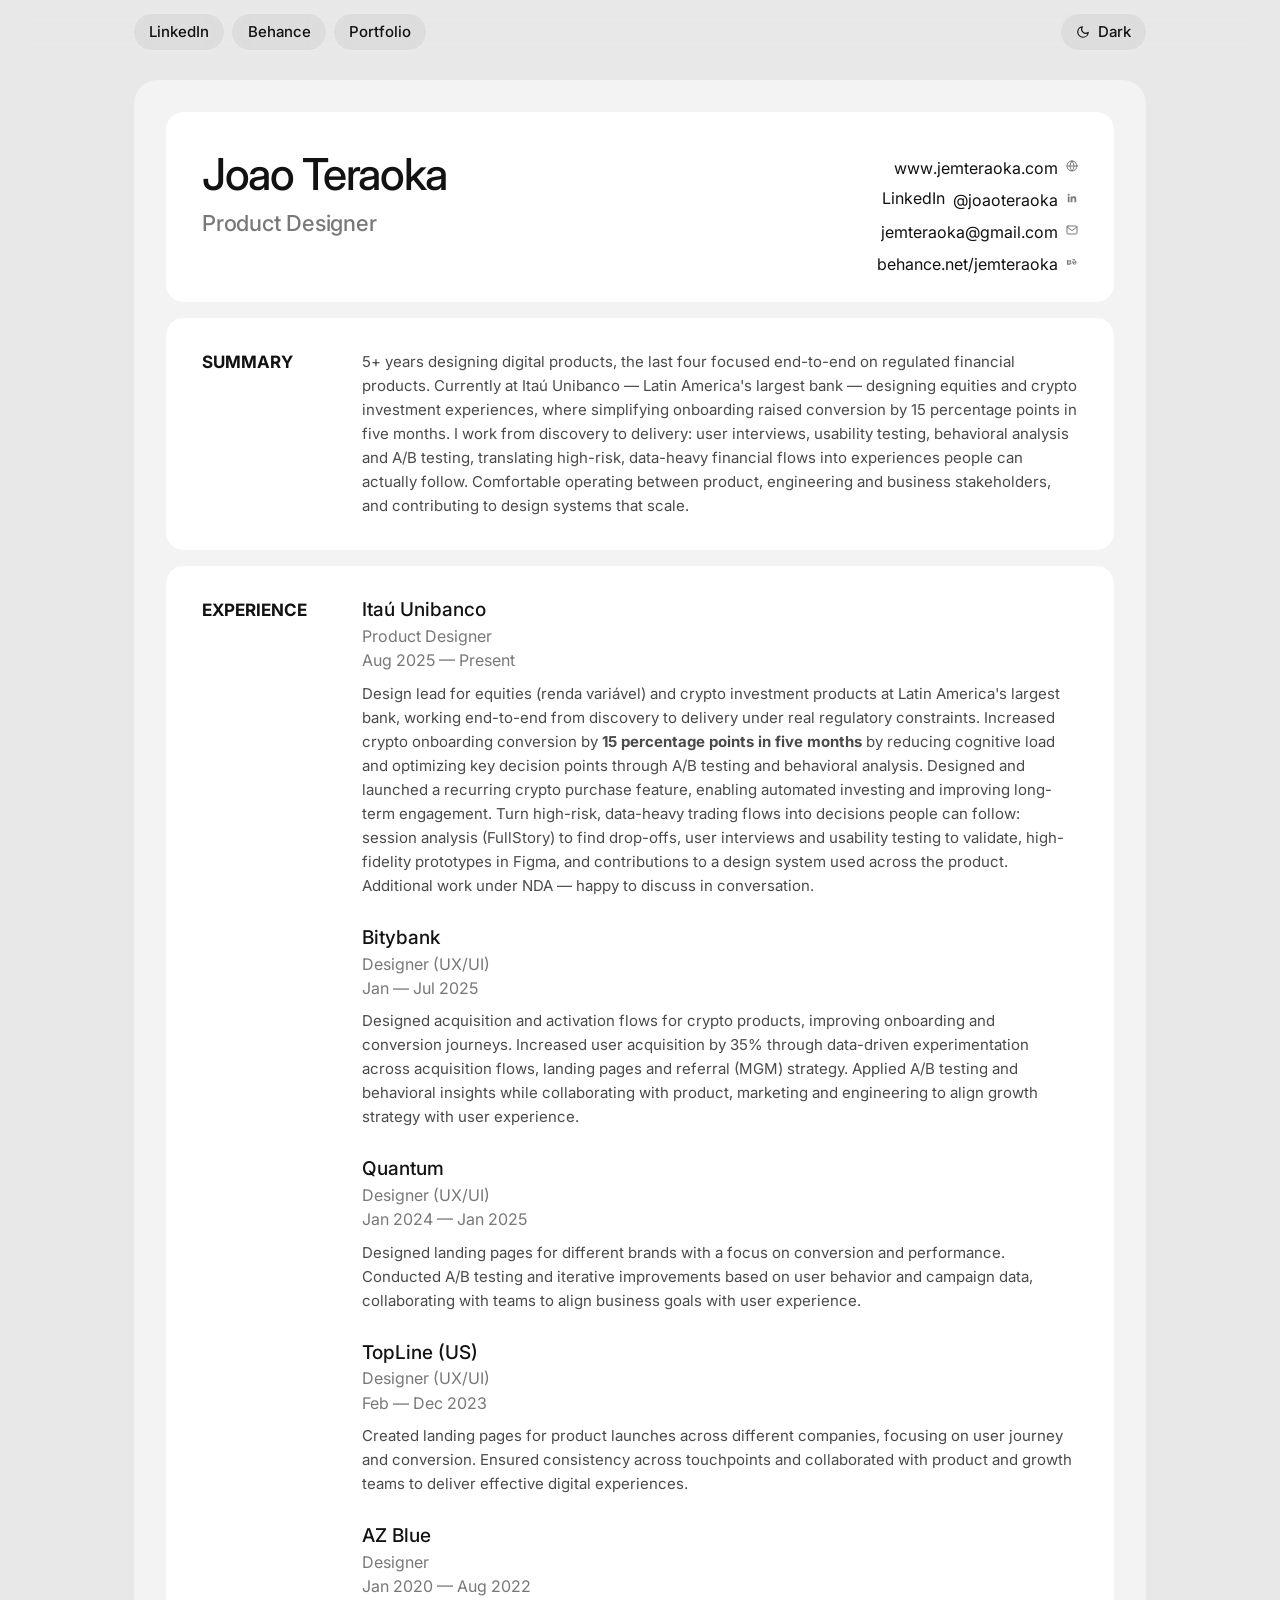
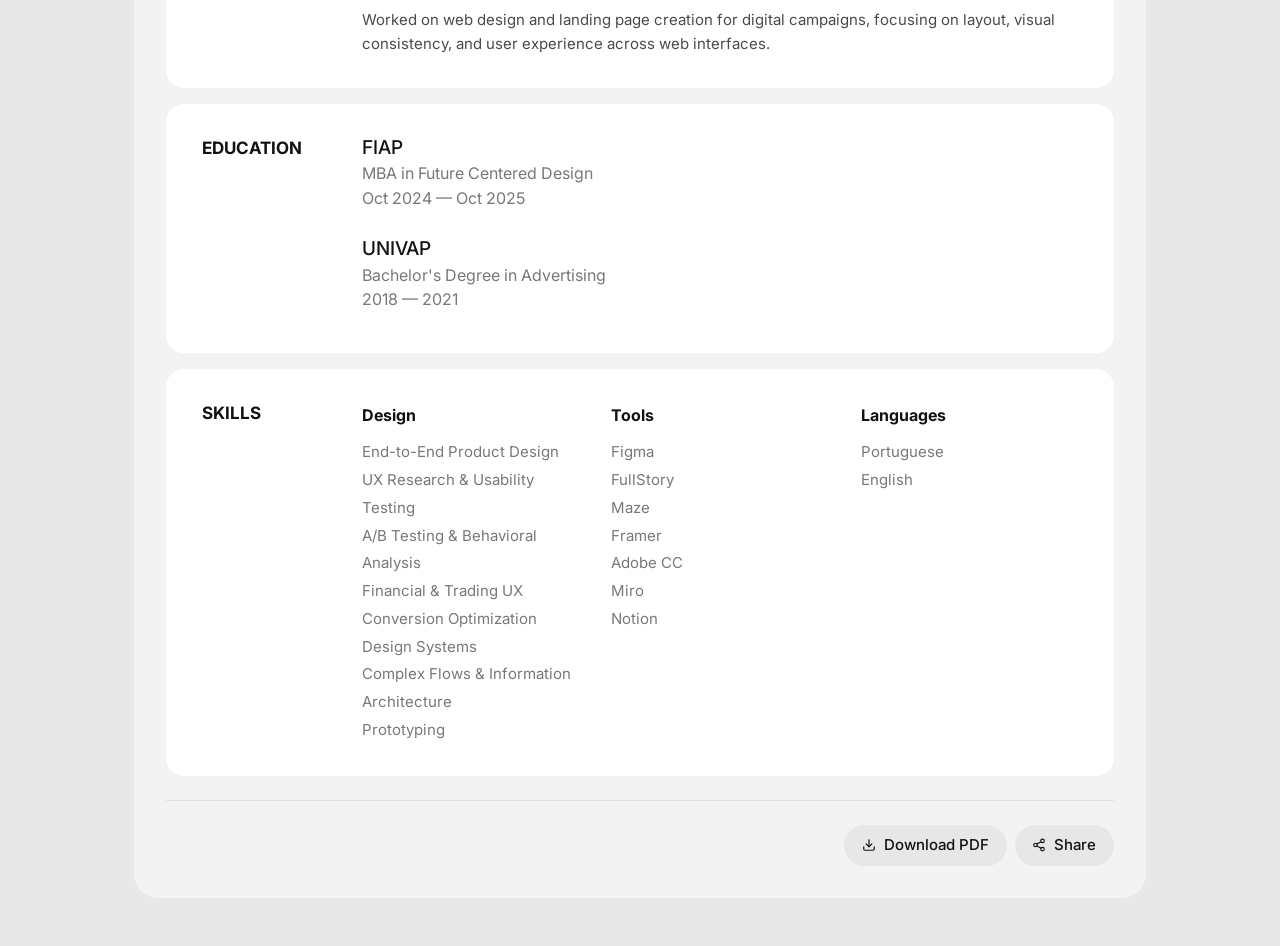
==== commit 74baec77: "resume: give the Itaú role the weight it carries Names equities (renda variável) alongside crypto — " ====
--- a/resume/index.html
+++ b/resume/index.html
@@ -69,7 +69,7 @@
         <div class="row">
             <p class="row-label">Summary</p>
             <div class="row-content">
-                <p id="summary-text">5+ years designing digital products, the last four focused end-to-end on regulated financial products. Currently at Itaú Unibanco, leading design for investment and crypto experiences — where simplifying onboarding raised conversion by 15 percentage points in five months. I work from discovery to delivery: user interviews, usability testing, behavioral analysis and A/B testing, translating high-risk, data-heavy financial flows into experiences people can actually follow. Comfortable operating between product, engineering and business stakeholders, and contributing to design systems that scale.</p>
+                <p id="summary-text">5+ years designing digital products, the last four focused end-to-end on regulated financial products. Currently at Itaú Unibanco — Latin America's largest bank — designing equities and crypto investment experiences, where simplifying onboarding raised conversion by 15 percentage points in five months. I work from discovery to delivery: user interviews, usability testing, behavioral analysis and A/B testing, translating high-risk, data-heavy financial flows into experiences people can actually follow. Comfortable operating between product, engineering and business stakeholders, and contributing to design systems that scale.</p>
             </div>
         </div>
         </section>
@@ -88,7 +88,7 @@
                             <p class="job-role">Product Designer</p>
                             <p class="job-dates">Aug 2025 — Present</p>
                         </div>
-                        <p class="job-desc">Leading end-to-end design for investment and crypto products, from discovery to delivery, aligning user needs with business and regulatory constraints. Increased crypto onboarding conversion by 15 percentage points in five months by reducing cognitive load and optimizing key decision points through A/B testing and behavioral analysis. Led the design and launch of a recurring crypto purchase feature, enabling automated investing and improving long-term engagement. Identify drop-offs through session analysis (FullStory), run user interviews and usability testing, prototype in Figma, and contribute to the evolution of the design system.</p>
+                        <p class="job-desc">Design lead for equities (renda variável) and crypto investment products at Latin America's largest bank, working end-to-end from discovery to delivery under real regulatory constraints. Increased crypto onboarding conversion by <strong>15 percentage points in five months</strong> by reducing cognitive load and optimizing key decision points through A/B testing and behavioral analysis. Designed and launched a recurring crypto purchase feature, enabling automated investing and improving long-term engagement. Turn high-risk, data-heavy trading flows into decisions people can follow: session analysis (FullStory) to find drop-offs, user interviews and usability testing to validate, high-fidelity prototypes in Figma, and contributions to a design system used across the product. Additional work under NDA — happy to discuss in conversation.</p>
                     </div>
                 </article>
 
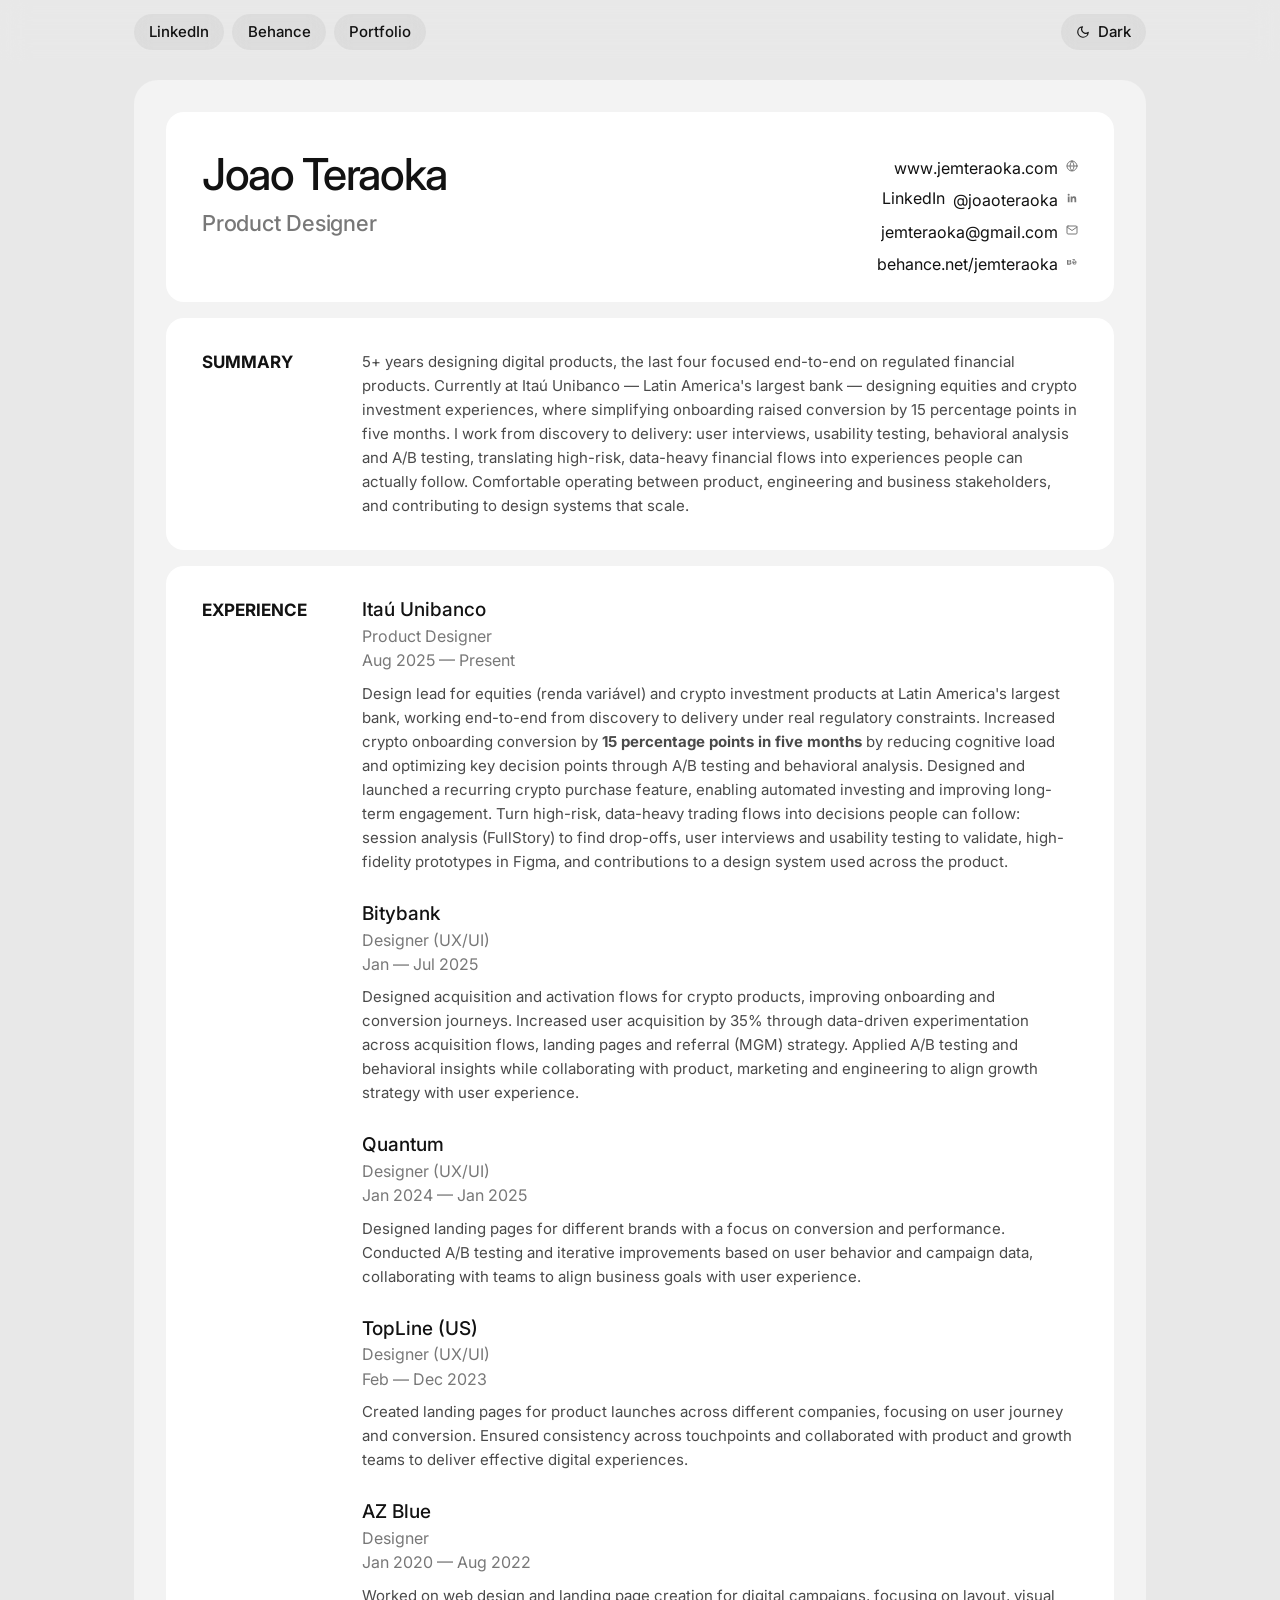
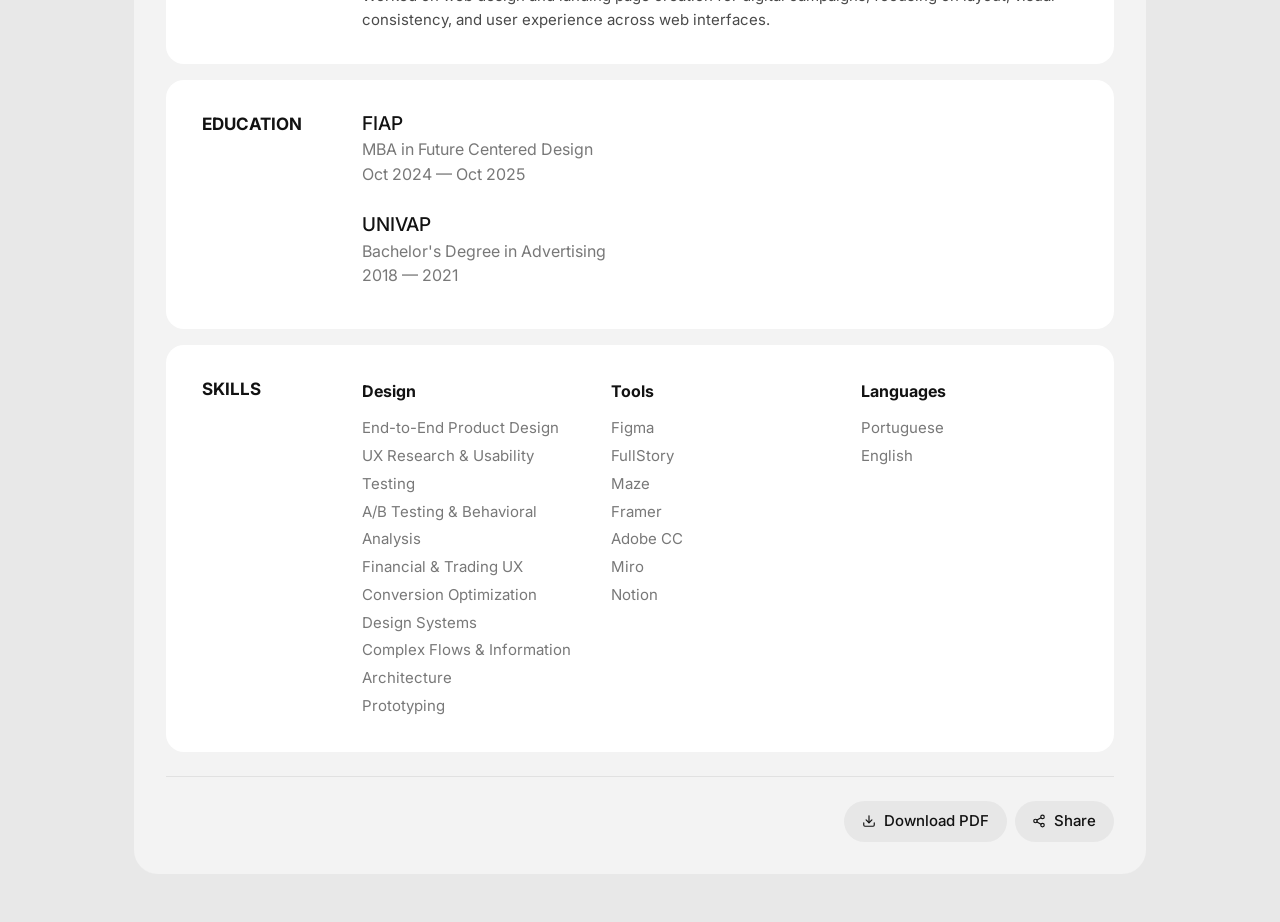
==== commit 3b82cdd4: "resume: drop the NDA line Not wanted on the CV. The equities framing and the employer scale stay.  C" ====
--- a/resume/index.html
+++ b/resume/index.html
@@ -88,7 +88,7 @@
                             <p class="job-role">Product Designer</p>
                             <p class="job-dates">Aug 2025 — Present</p>
                         </div>
-                        <p class="job-desc">Design lead for equities (renda variável) and crypto investment products at Latin America's largest bank, working end-to-end from discovery to delivery under real regulatory constraints. Increased crypto onboarding conversion by <strong>15 percentage points in five months</strong> by reducing cognitive load and optimizing key decision points through A/B testing and behavioral analysis. Designed and launched a recurring crypto purchase feature, enabling automated investing and improving long-term engagement. Turn high-risk, data-heavy trading flows into decisions people can follow: session analysis (FullStory) to find drop-offs, user interviews and usability testing to validate, high-fidelity prototypes in Figma, and contributions to a design system used across the product. Additional work under NDA — happy to discuss in conversation.</p>
+                        <p class="job-desc">Design lead for equities (renda variável) and crypto investment products at Latin America's largest bank, working end-to-end from discovery to delivery under real regulatory constraints. Increased crypto onboarding conversion by <strong>15 percentage points in five months</strong> by reducing cognitive load and optimizing key decision points through A/B testing and behavioral analysis. Designed and launched a recurring crypto purchase feature, enabling automated investing and improving long-term engagement. Turn high-risk, data-heavy trading flows into decisions people can follow: session analysis (FullStory) to find drop-offs, user interviews and usability testing to validate, high-fidelity prototypes in Figma, and contributions to a design system used across the product.</p>
                     </div>
                 </article>
 
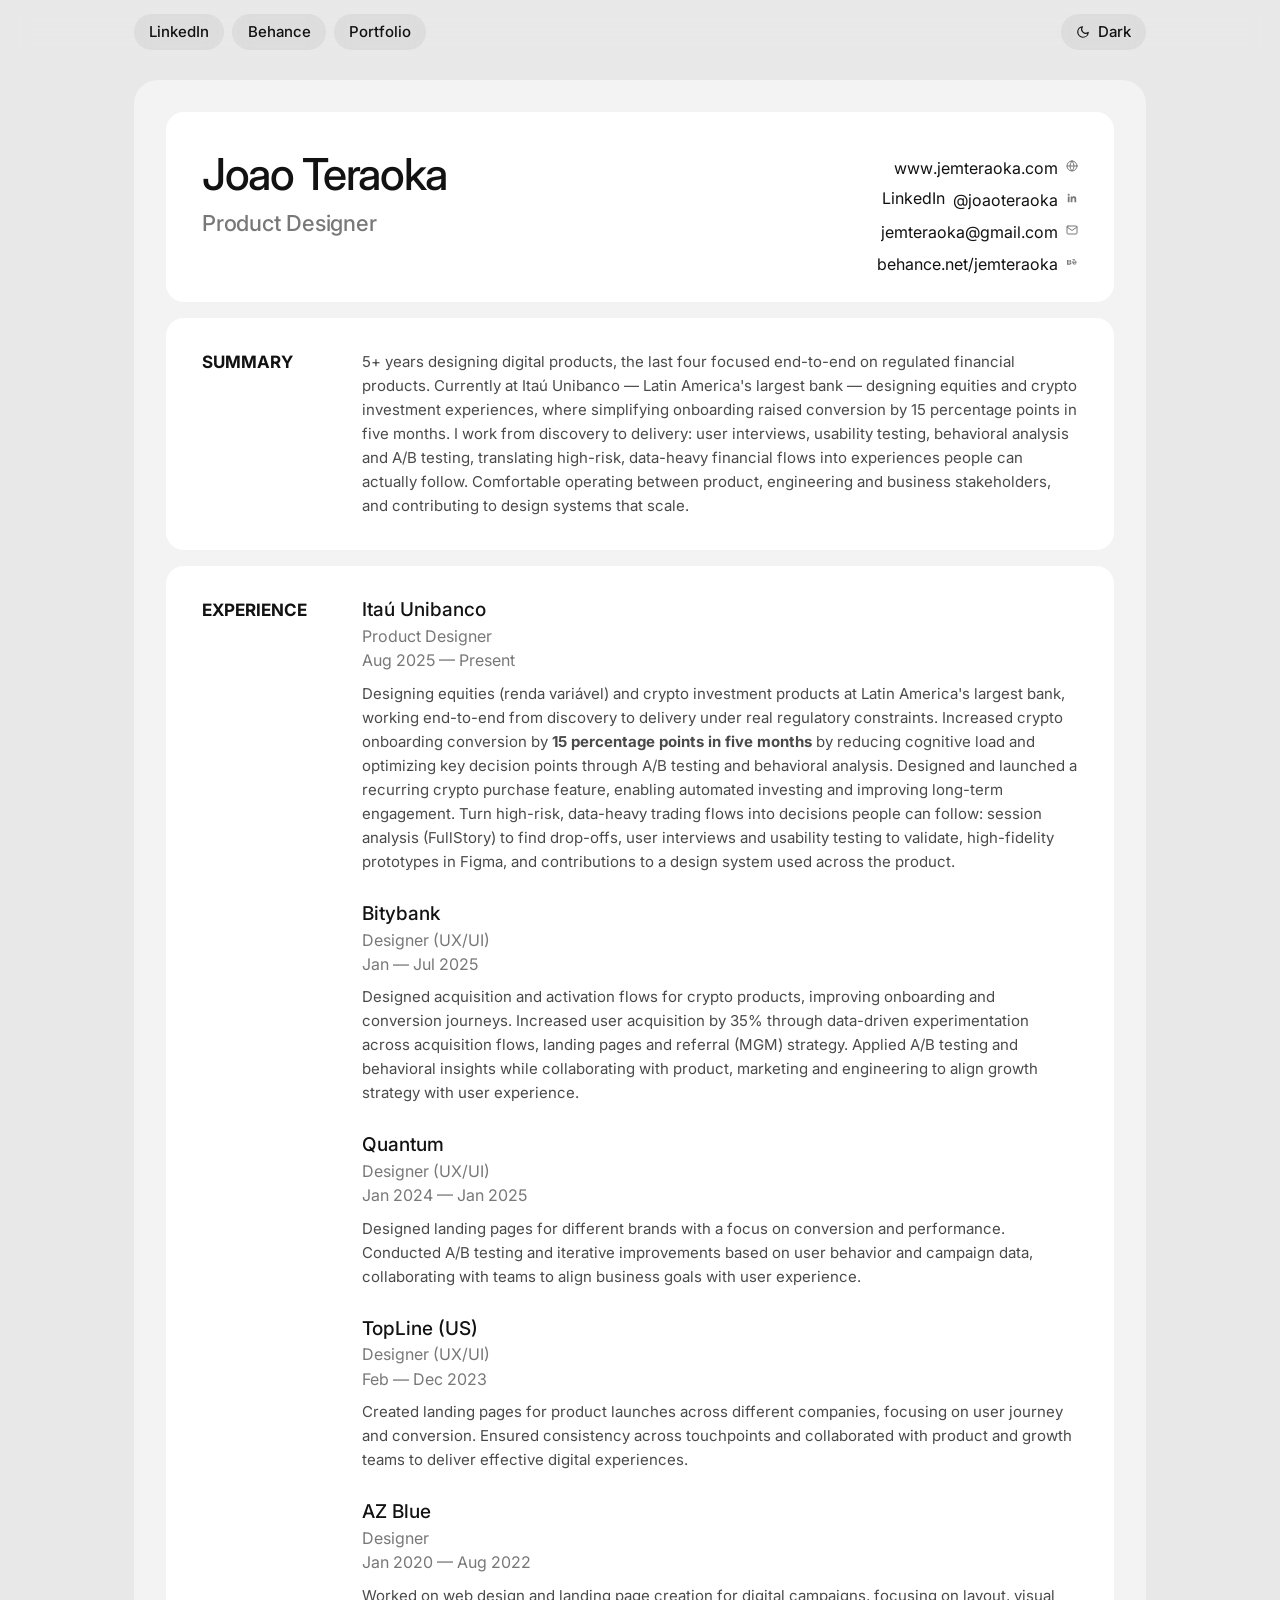
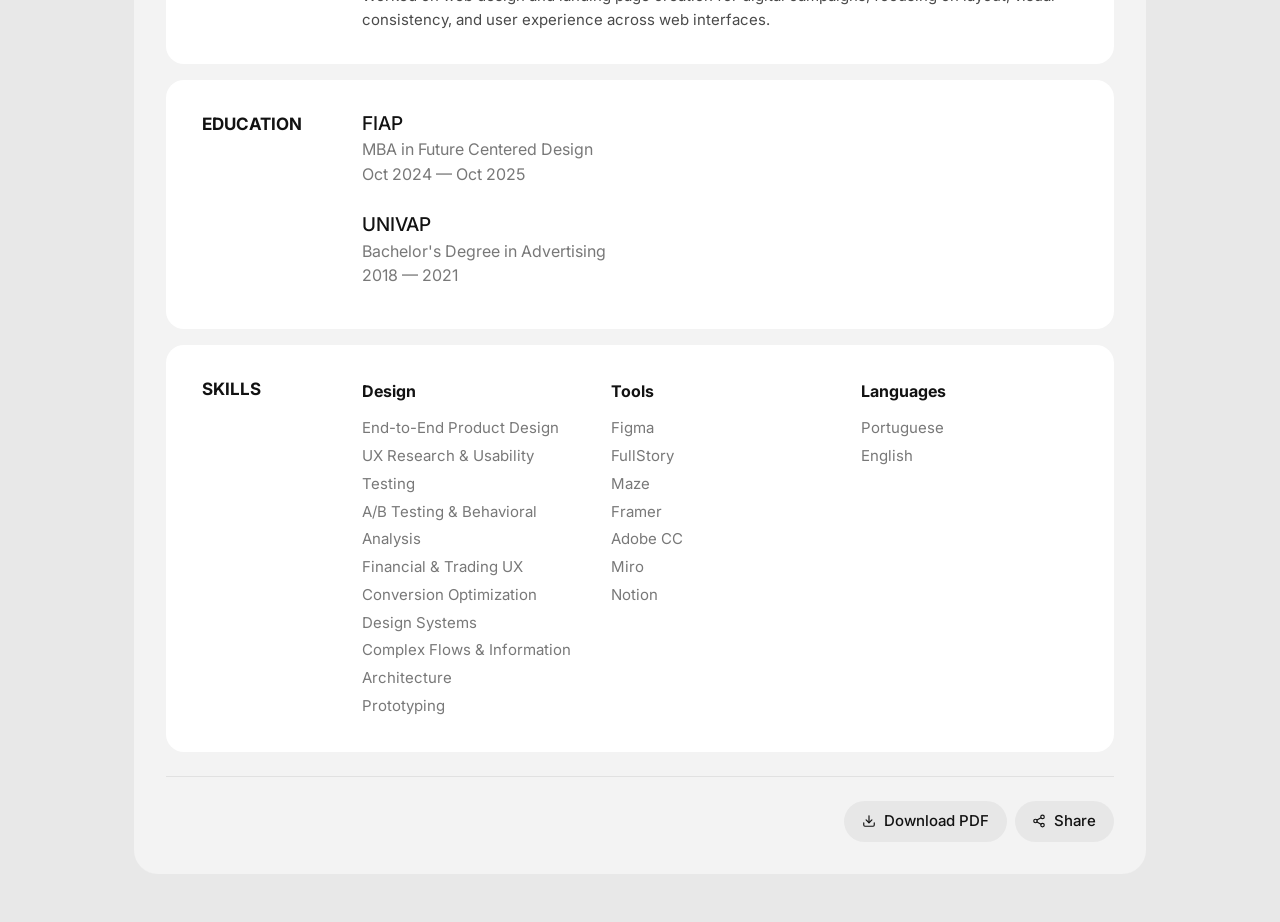
==== commit 1c5381de: "resume: drop the "design lead" wording The title is Product Designer, not lead. Says "Designing" ins" ====
--- a/resume/index.html
+++ b/resume/index.html
@@ -88,7 +88,7 @@
                             <p class="job-role">Product Designer</p>
                             <p class="job-dates">Aug 2025 — Present</p>
                         </div>
-                        <p class="job-desc">Design lead for equities (renda variável) and crypto investment products at Latin America's largest bank, working end-to-end from discovery to delivery under real regulatory constraints. Increased crypto onboarding conversion by <strong>15 percentage points in five months</strong> by reducing cognitive load and optimizing key decision points through A/B testing and behavioral analysis. Designed and launched a recurring crypto purchase feature, enabling automated investing and improving long-term engagement. Turn high-risk, data-heavy trading flows into decisions people can follow: session analysis (FullStory) to find drop-offs, user interviews and usability testing to validate, high-fidelity prototypes in Figma, and contributions to a design system used across the product.</p>
+                        <p class="job-desc">Designing equities (renda variável) and crypto investment products at Latin America's largest bank, working end-to-end from discovery to delivery under real regulatory constraints. Increased crypto onboarding conversion by <strong>15 percentage points in five months</strong> by reducing cognitive load and optimizing key decision points through A/B testing and behavioral analysis. Designed and launched a recurring crypto purchase feature, enabling automated investing and improving long-term engagement. Turn high-risk, data-heavy trading flows into decisions people can follow: session analysis (FullStory) to find drop-offs, user interviews and usability testing to validate, high-fidelity prototypes in Figma, and contributions to a design system used across the product.</p>
                     </div>
                 </article>
 
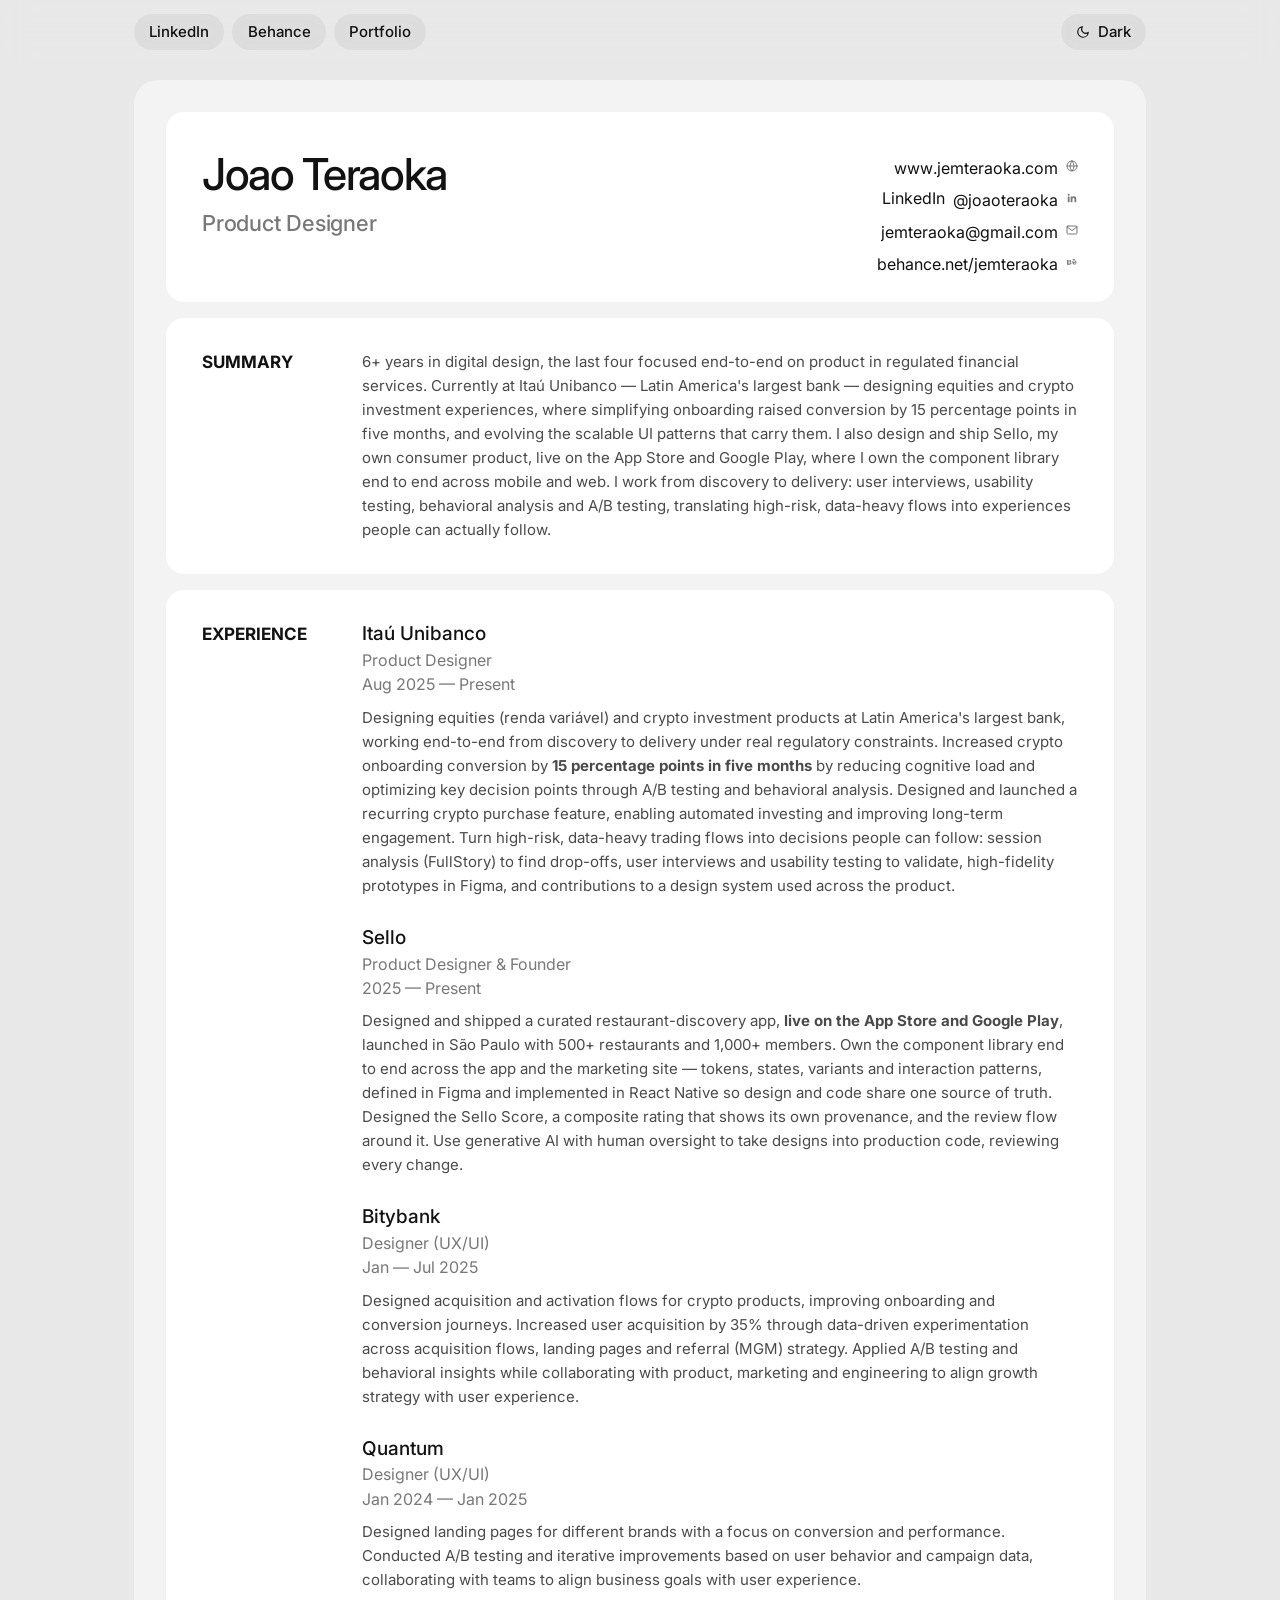
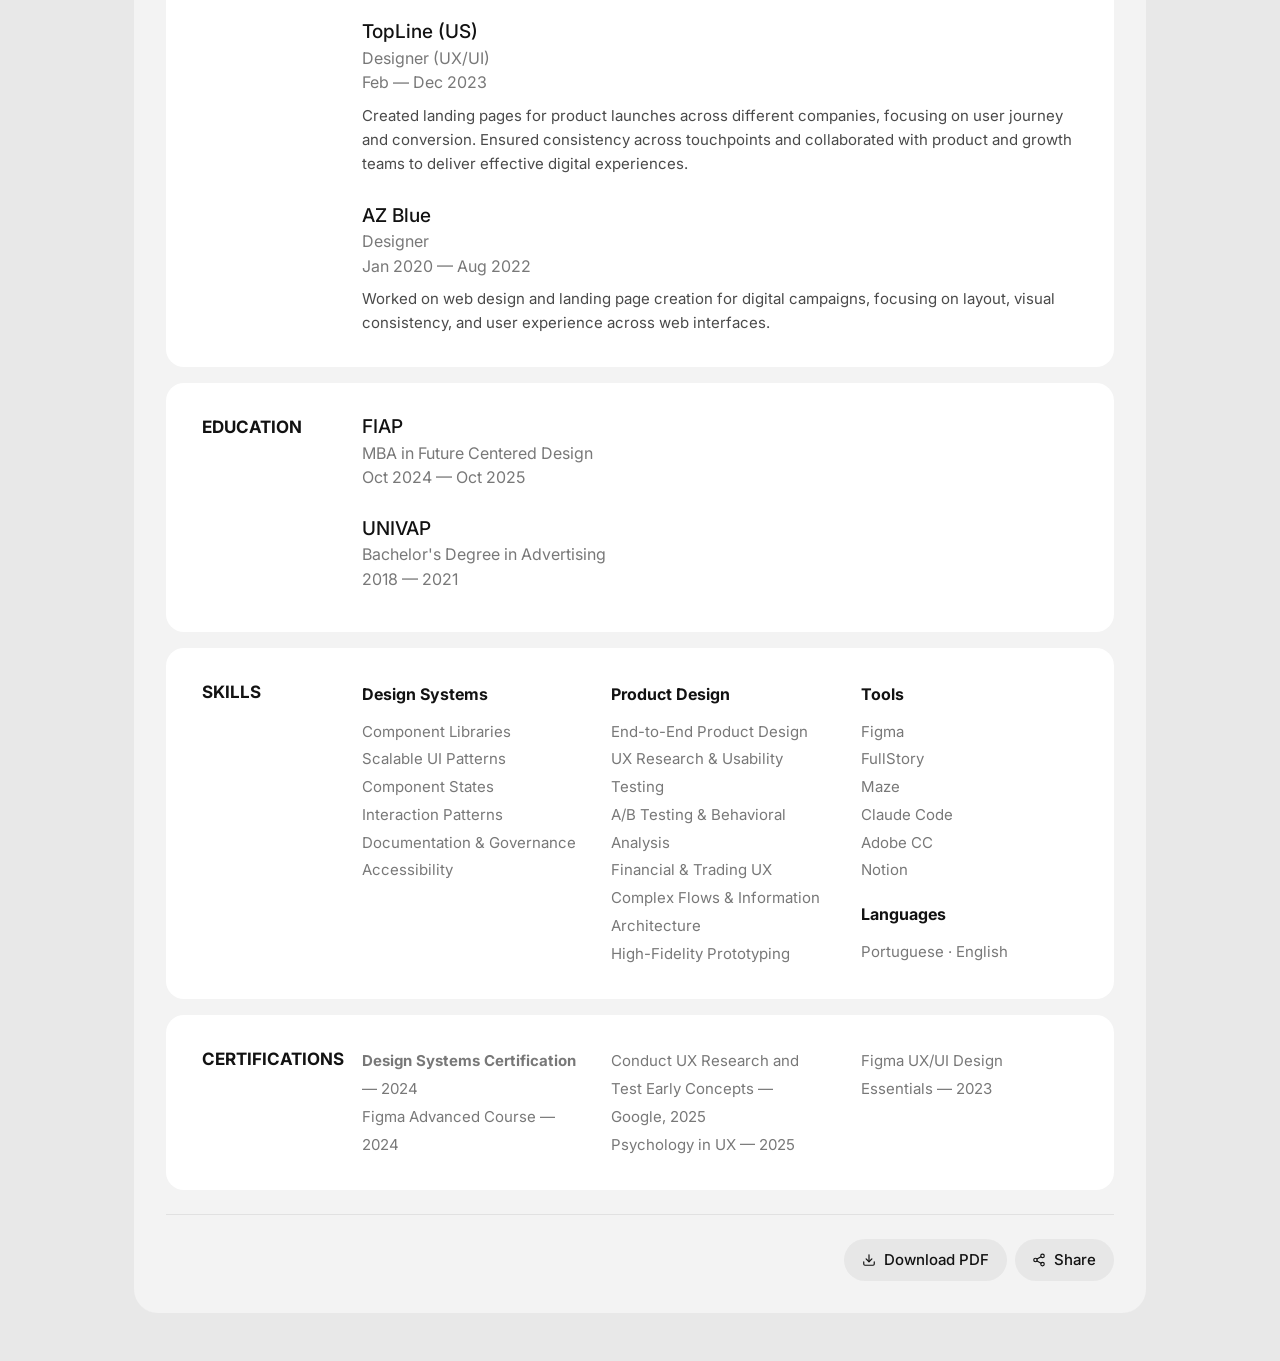
==== commit af0c3ee9: "Resume: bring the site page in line with the CV The page and the CV disagreed on facts a recruiter c" ====
--- a/resume/index.html
+++ b/resume/index.html
@@ -69,7 +69,7 @@
         <div class="row">
             <p class="row-label">Summary</p>
             <div class="row-content">
-                <p id="summary-text">5+ years designing digital products, the last four focused end-to-end on regulated financial products. Currently at Itaú Unibanco — Latin America's largest bank — designing equities and crypto investment experiences, where simplifying onboarding raised conversion by 15 percentage points in five months. I work from discovery to delivery: user interviews, usability testing, behavioral analysis and A/B testing, translating high-risk, data-heavy financial flows into experiences people can actually follow. Comfortable operating between product, engineering and business stakeholders, and contributing to design systems that scale.</p>
+                <p id="summary-text">6+ years in digital design, the last four focused end-to-end on product in regulated financial services. Currently at Itaú Unibanco — Latin America's largest bank — designing equities and crypto investment experiences, where simplifying onboarding raised conversion by 15 percentage points in five months, and evolving the scalable UI patterns that carry them. I also design and ship Sello, my own consumer product, live on the App Store and Google Play, where I own the component library end to end across mobile and web. I work from discovery to delivery: user interviews, usability testing, behavioral analysis and A/B testing, translating high-risk, data-heavy flows into experiences people can actually follow.</p>
             </div>
         </div>
         </section>
@@ -93,6 +93,18 @@
                 </article>
 
                 <article class="job">
+                    <div class="job-logo"><img src="../assets/ico-sello.png" alt="Sello"></div>
+                    <div class="job-body">
+                        <div class="job-head">
+                            <p class="job-company">Sello</p>
+                            <p class="job-role">Product Designer &amp; Founder</p>
+                            <p class="job-dates">2025 — Present</p>
+                        </div>
+                        <p class="job-desc">Designed and shipped a curated restaurant-discovery app, <strong>live on the App Store and Google Play</strong>, launched in São Paulo with 500+ restaurants and 1,000+ members. Own the component library end to end across the app and the marketing site — tokens, states, variants and interaction patterns, defined in Figma and implemented in React Native so design and code share one source of truth. Designed the Sello Score, a composite rating that shows its own provenance, and the review flow around it. Use generative AI with human oversight to take designs into production code, reviewing every change.</p>
+                    </div>
+                </article>
+
+                <article class="job">
                     <div class="job-logo"><img src="../assets/ico-bitybank.png" alt="Bitybank"></div>
                     <div class="job-body">
                         <div class="job-head">
@@ -182,30 +194,53 @@
             <p class="row-label">Skills</p>
             <div class="row-content skills-grid">
                 <div class="skill-col">
-                    <p class="skill-head">Design</p>
+                    <p class="skill-head">Design Systems</p>
+                    <p>Component Libraries</p>
+                    <p>Scalable UI Patterns</p>
+                    <p>Component States</p>
+                    <p>Interaction Patterns</p>
+                    <p>Documentation &amp; Governance</p>
+                    <p>Accessibility</p>
+                </div>
+                <div class="skill-col">
+                    <p class="skill-head">Product Design</p>
                     <p>End-to-End Product Design</p>
                     <p>UX Research &amp; Usability Testing</p>
                     <p>A/B Testing &amp; Behavioral Analysis</p>
                     <p>Financial &amp; Trading UX</p>
-                    <p>Conversion Optimization</p>
-                    <p>Design Systems</p>
                     <p>Complex Flows &amp; Information Architecture</p>
-                    <p>Prototyping</p>
+                    <p>High-Fidelity Prototyping</p>
                 </div>
                 <div class="skill-col">
                     <p class="skill-head">Tools</p>
                     <p>Figma</p>
                     <p>FullStory</p>
                     <p>Maze</p>
-                    <p>Framer</p>
+                    <p>Claude Code</p>
                     <p>Adobe CC</p>
-                    <p>Miro</p>
                     <p>Notion</p>
-                </div>
-                <div class="skill-col">
-                    <p class="skill-head">Languages</p>
-                    <p>Portuguese</p>
-                    <p>English</p>
+                    <p class="skill-head" style="margin-top:1rem">Languages</p>
+                    <p>Portuguese &middot; English</p>
+                </div>
+            </div>
+        </div>
+        </section>
+
+        <!-- Certifications card -->
+        <section class="card">
+        <div class="row">
+            <p class="row-label">Certifications</p>
+            <div class="row-content skills-grid">
+                <div class="skill-col">
+                    <p><strong>Design Systems Certification</strong> — 2024</p>
+                    <p>Figma Advanced Course — 2024</p>
+                </div>
+                <div class="skill-col">
+                    <p>Conduct UX Research and Test Early Concepts — Google, 2025</p>
+                    <p>Psychology in UX — 2025</p>
+                </div>
+                <div class="skill-col">
+                    <p>Figma UX/UI Design Essentials — 2023</p>
                 </div>
             </div>
         </div>
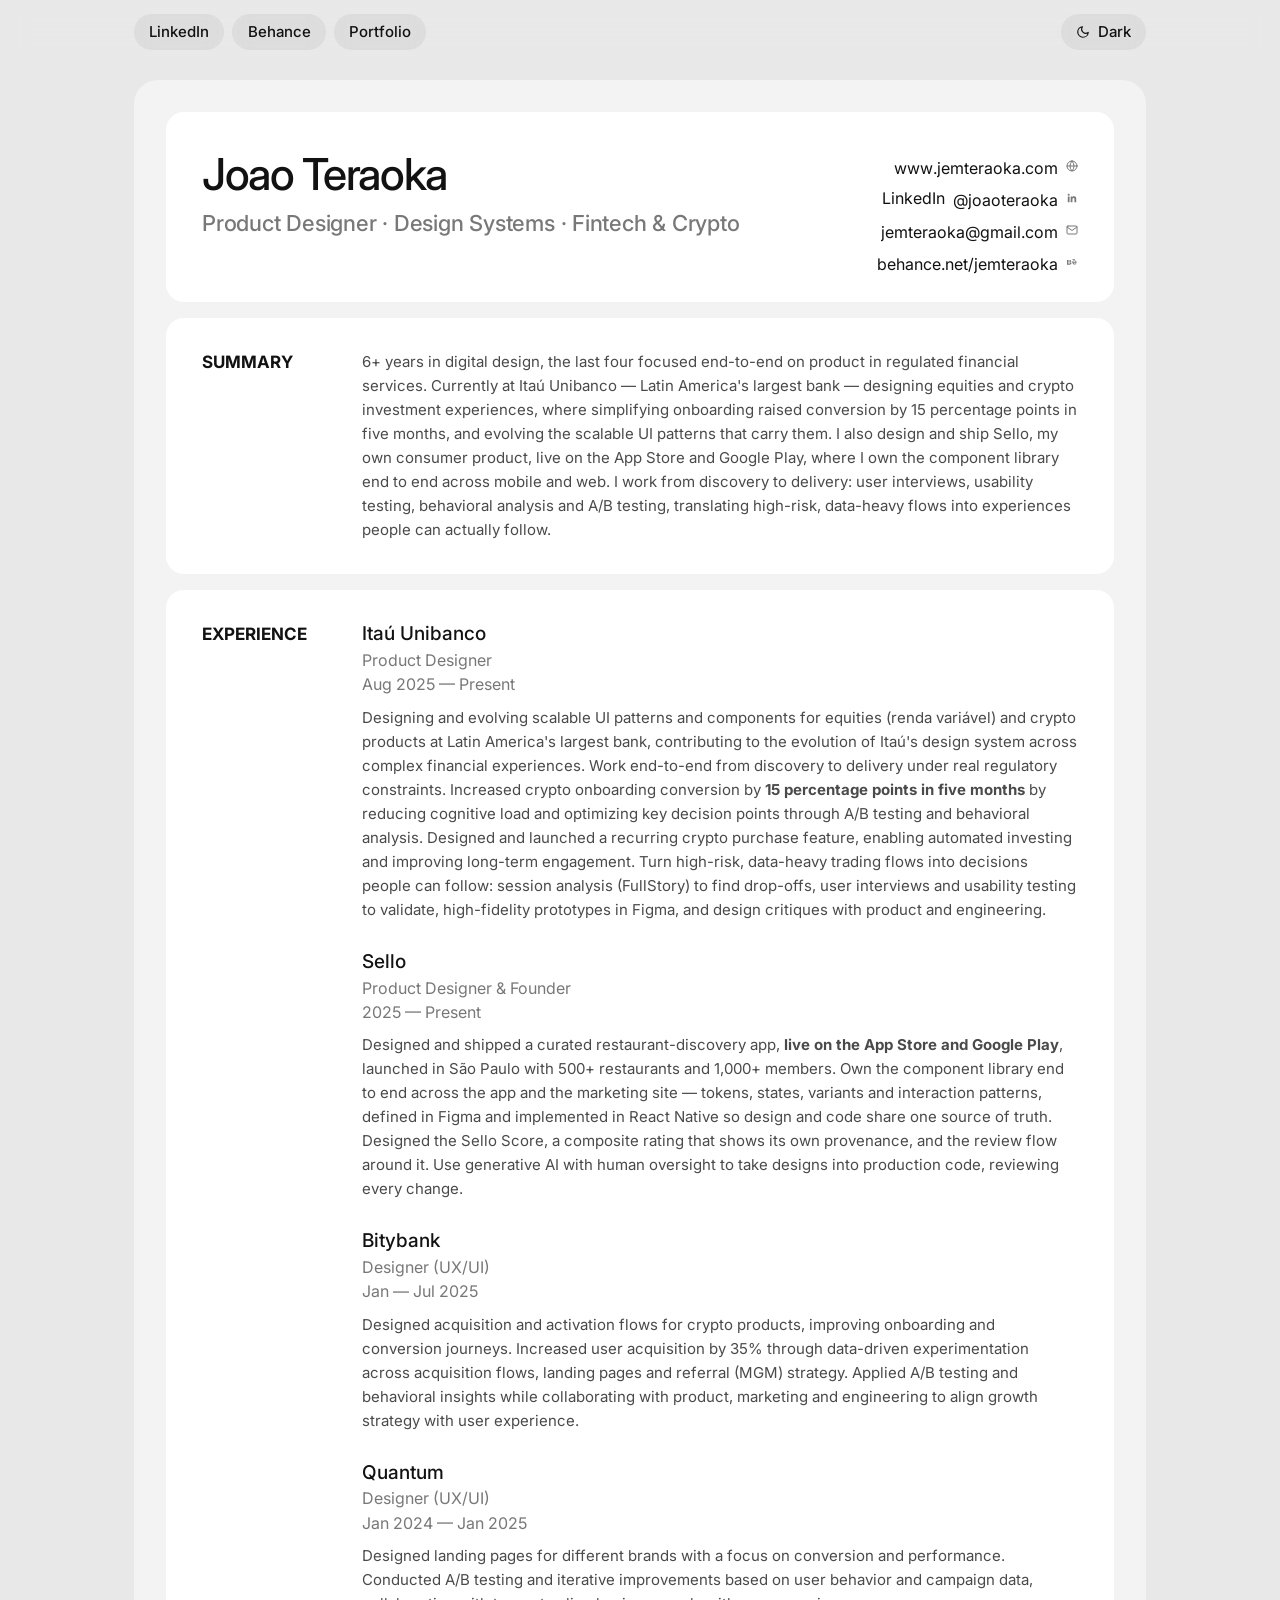
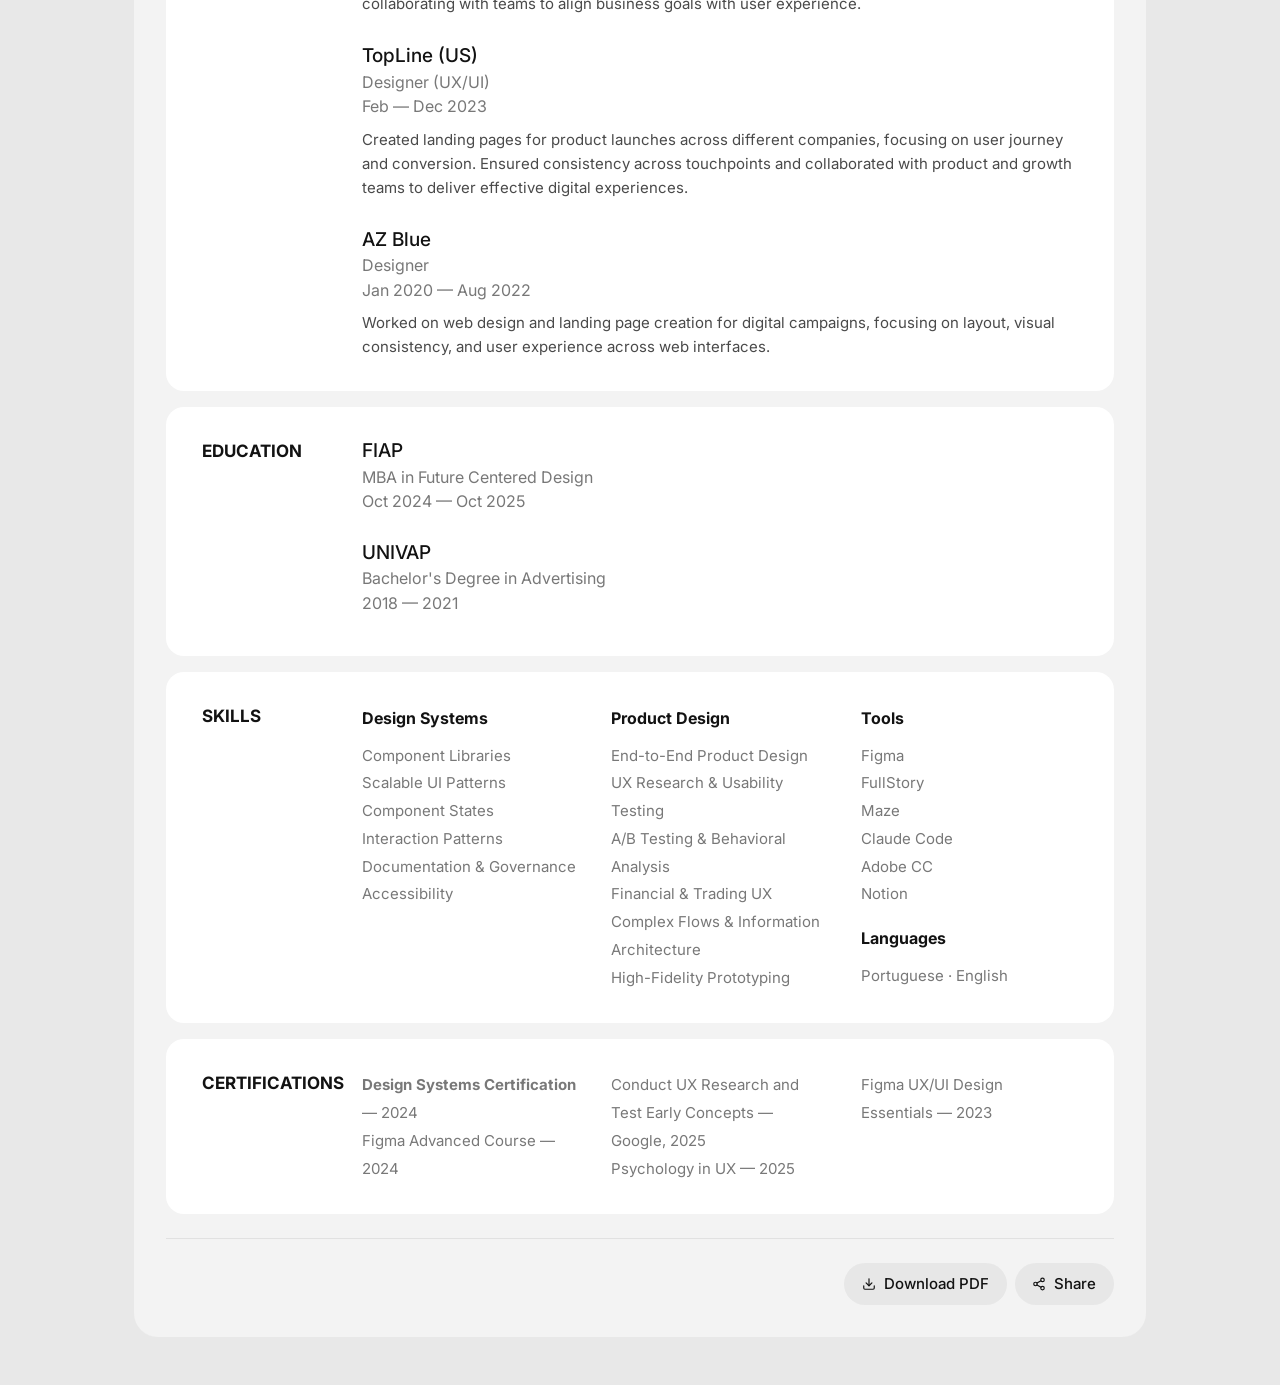
==== commit 53068af1: "Make the site corroborate the CV that was already sent The CV is out; the site is the half that can " ====
--- a/resume/index.html
+++ b/resume/index.html
@@ -41,7 +41,7 @@
         <div class="hero">
             <div class="hero-identity">
                 <p class="name-line">Joao Teraoka</p>
-                <p class="role">Product Designer</p>
+                <p class="role">Product Designer &middot; Design Systems &middot; Fintech &amp; Crypto</p>
             </div>
             <aside class="hero-contacts">
                 <p>
@@ -88,7 +88,7 @@
                             <p class="job-role">Product Designer</p>
                             <p class="job-dates">Aug 2025 — Present</p>
                         </div>
-                        <p class="job-desc">Designing equities (renda variável) and crypto investment products at Latin America's largest bank, working end-to-end from discovery to delivery under real regulatory constraints. Increased crypto onboarding conversion by <strong>15 percentage points in five months</strong> by reducing cognitive load and optimizing key decision points through A/B testing and behavioral analysis. Designed and launched a recurring crypto purchase feature, enabling automated investing and improving long-term engagement. Turn high-risk, data-heavy trading flows into decisions people can follow: session analysis (FullStory) to find drop-offs, user interviews and usability testing to validate, high-fidelity prototypes in Figma, and contributions to a design system used across the product.</p>
+                        <p class="job-desc">Designing and evolving scalable UI patterns and components for equities (renda variável) and crypto products at Latin America's largest bank, contributing to the evolution of Itaú's design system across complex financial experiences. Work end-to-end from discovery to delivery under real regulatory constraints. Increased crypto onboarding conversion by <strong>15 percentage points in five months</strong> by reducing cognitive load and optimizing key decision points through A/B testing and behavioral analysis. Designed and launched a recurring crypto purchase feature, enabling automated investing and improving long-term engagement. Turn high-risk, data-heavy trading flows into decisions people can follow: session analysis (FullStory) to find drop-offs, user interviews and usability testing to validate, high-fidelity prototypes in Figma, and design critiques with product and engineering.</p>
                     </div>
                 </article>
 
